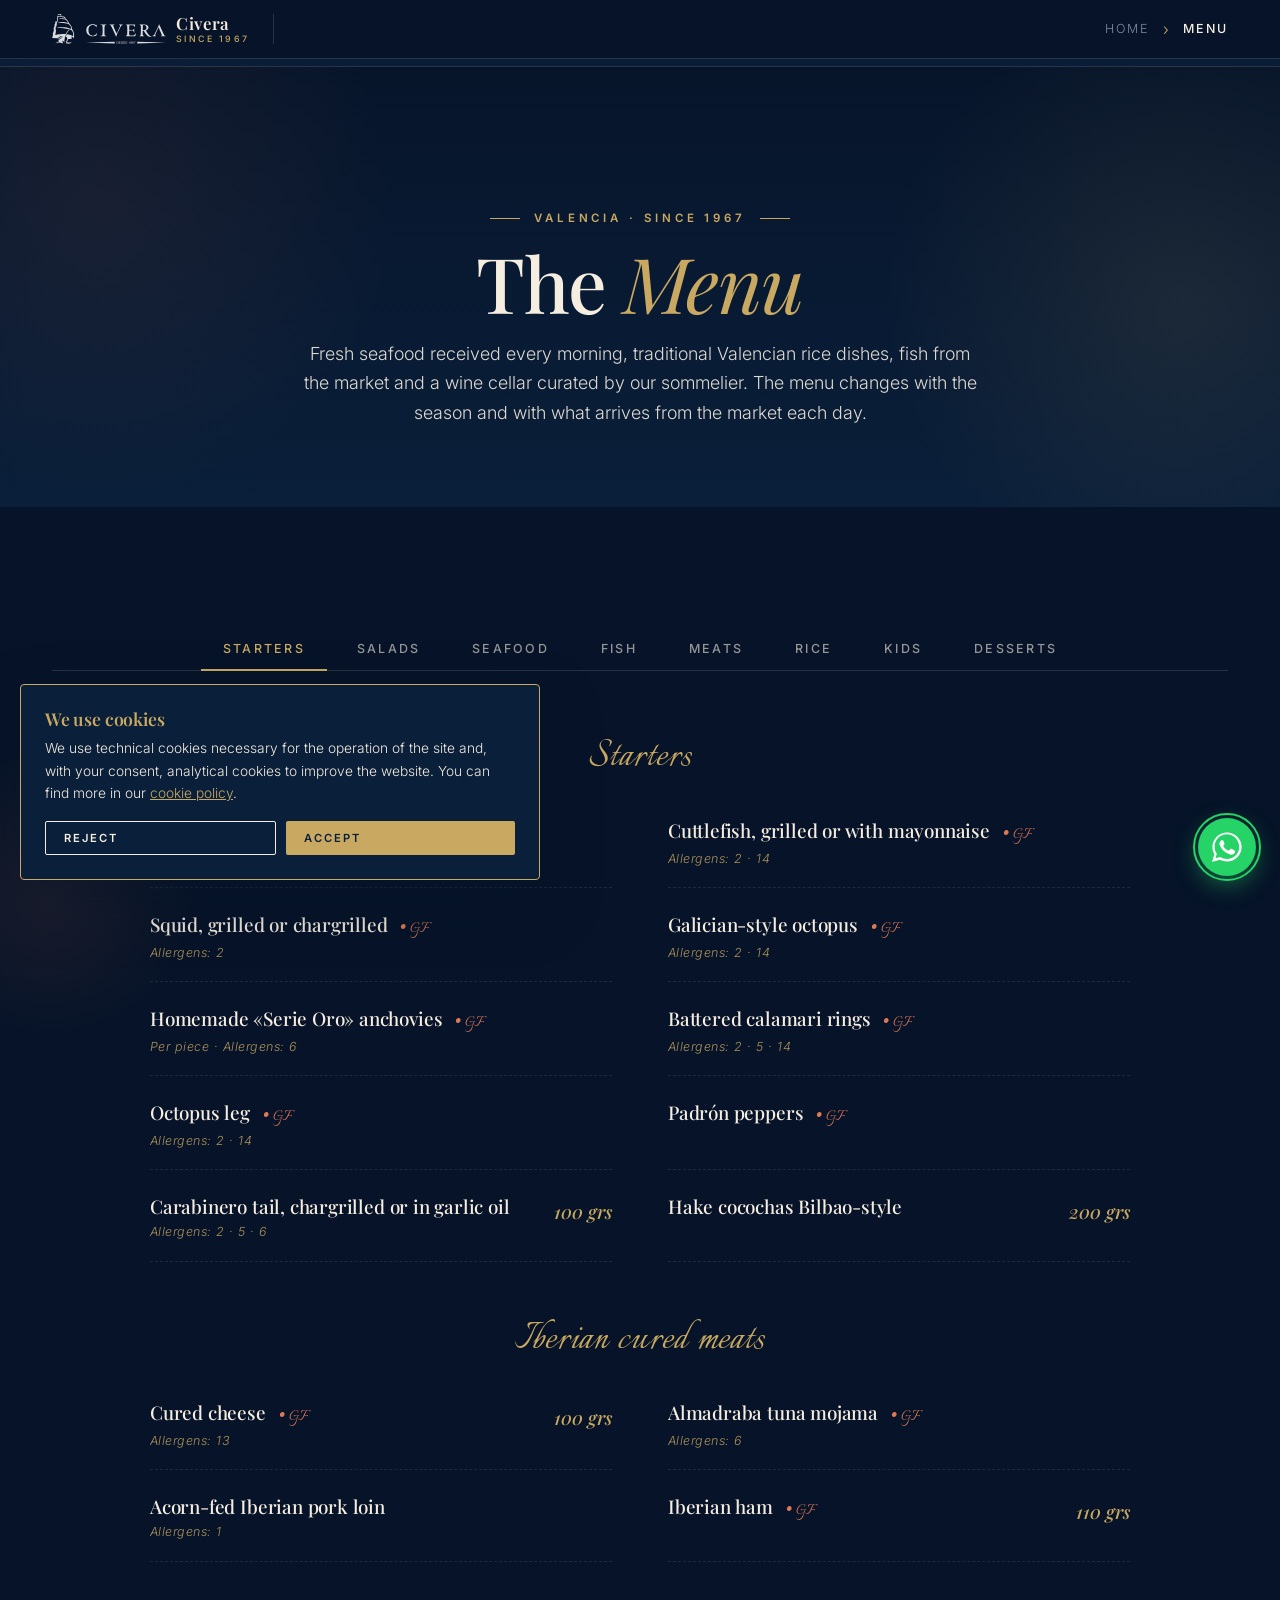
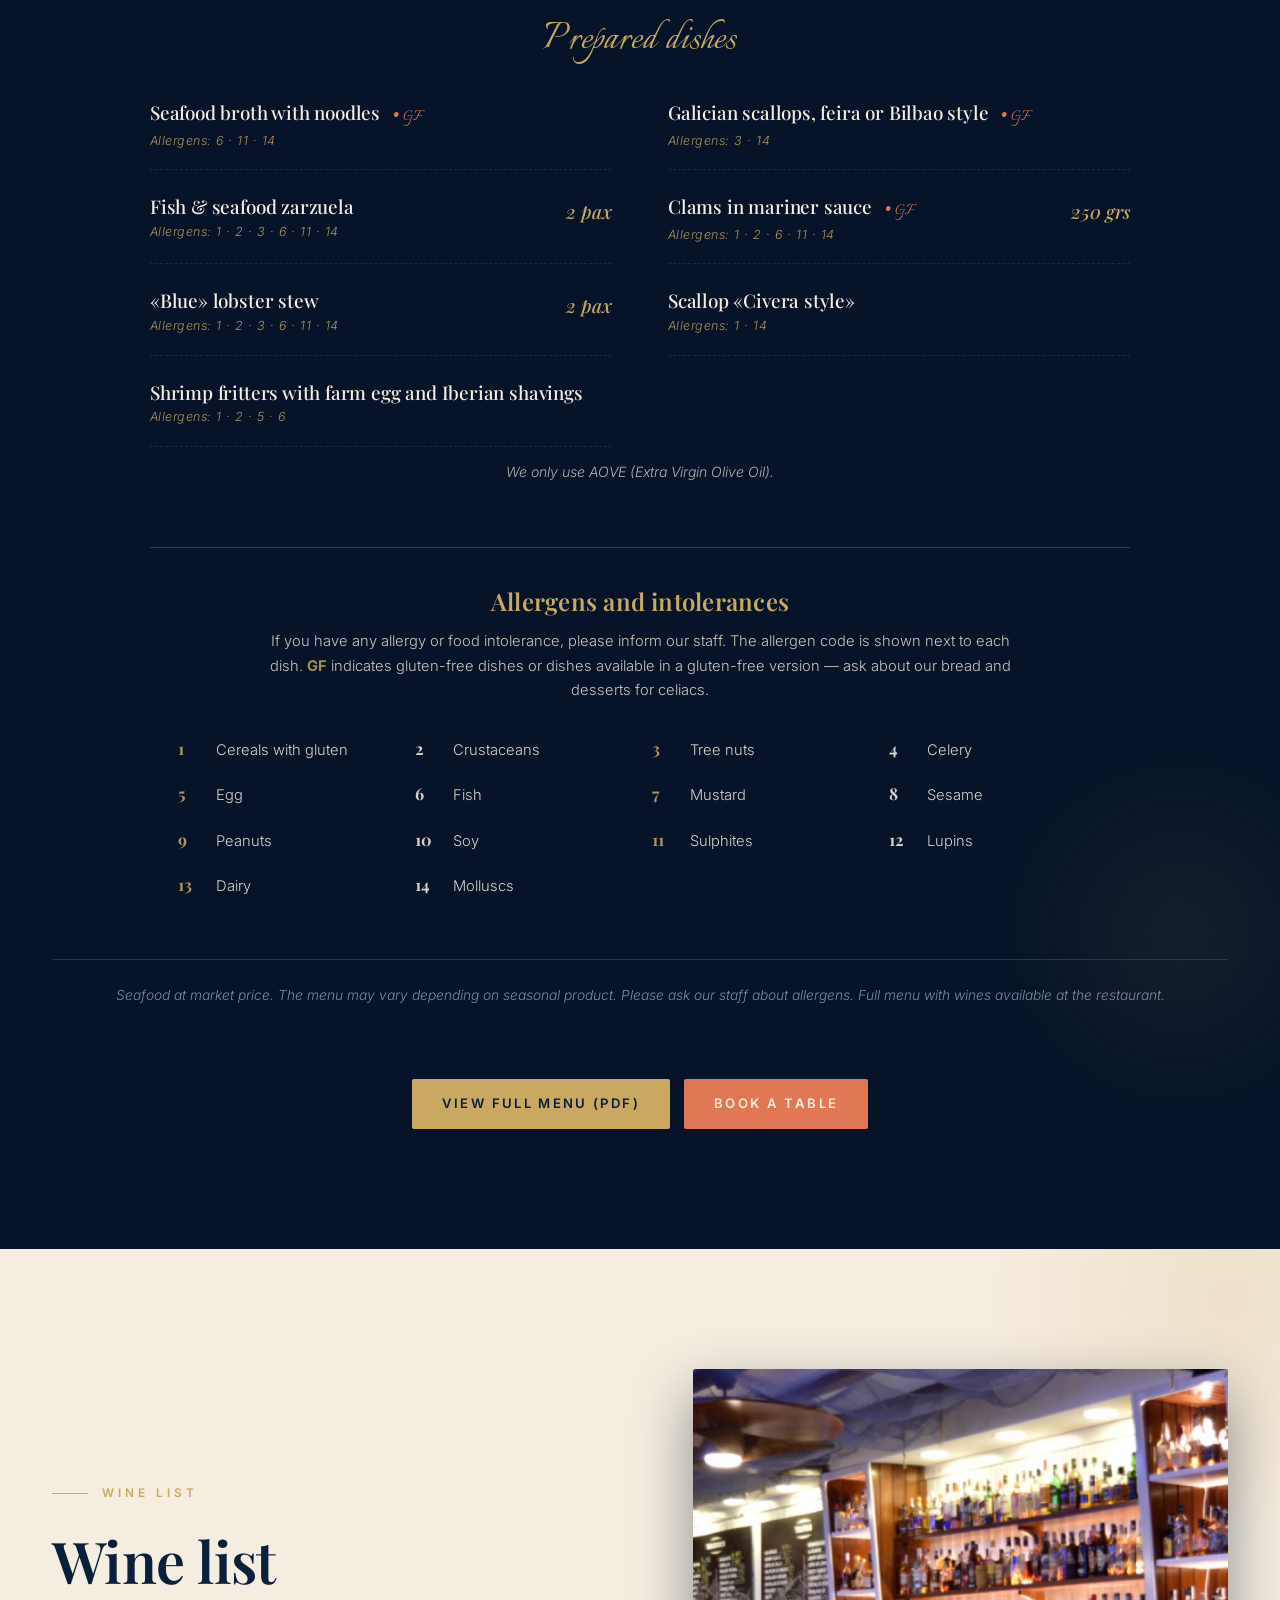
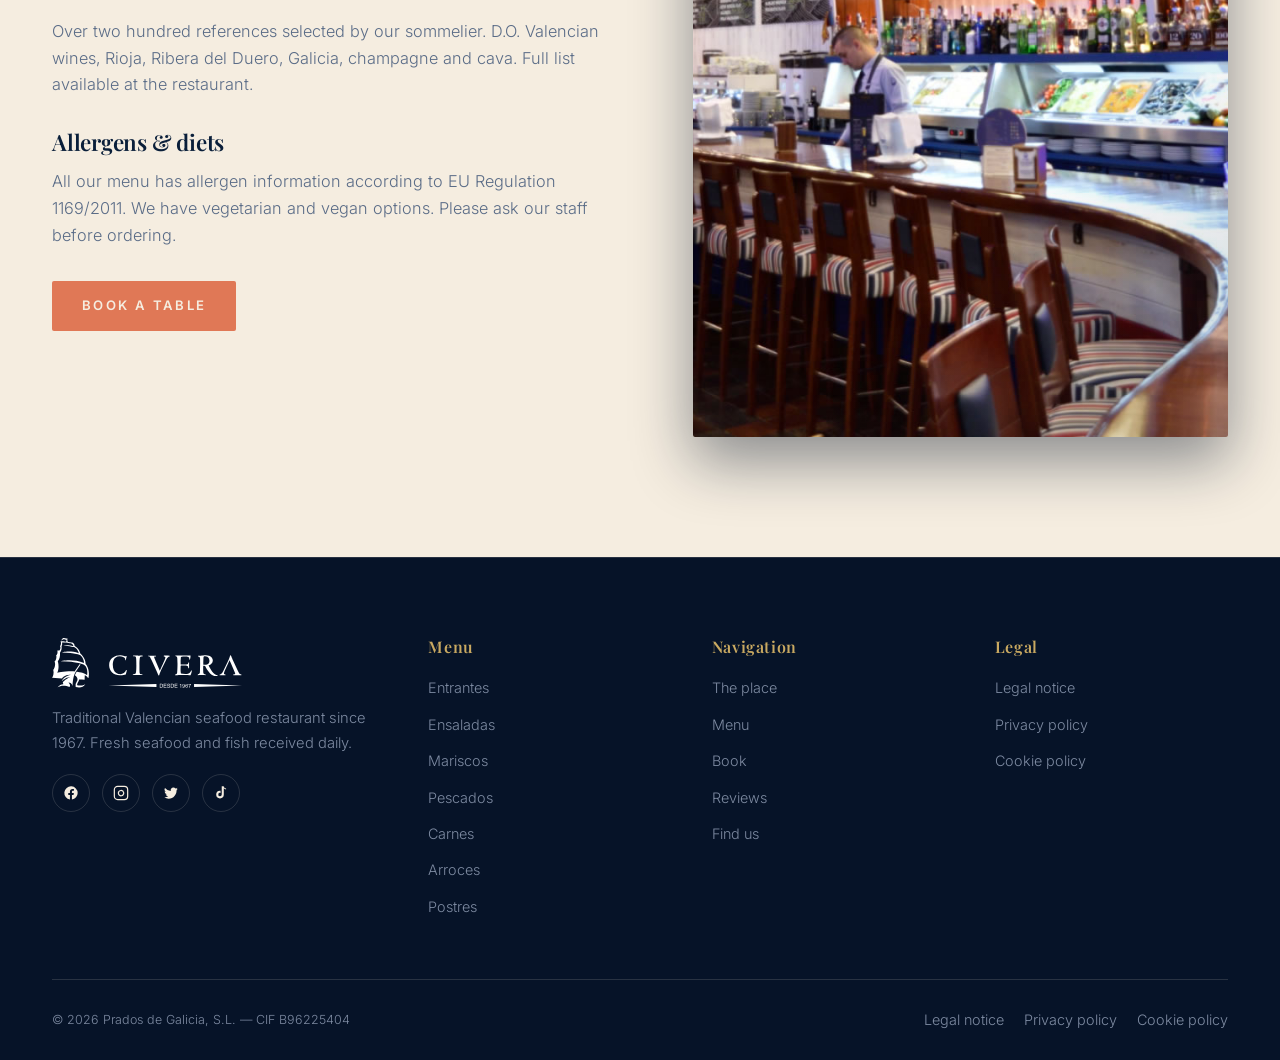
==== carta.html @ a4472430 "Eliminar selector de idioma flotante y reforzar borde del switcher en nav El selector flotante abajo" ====
<!DOCTYPE html>
<html lang="es">
<head>
<meta charset="UTF-8">
<meta name="viewport" content="width=device-width, initial-scale=1.0">
<title>Carta de Marisquería Civera · Mariscos, Pescados y Arroces · Valencia</title>
<meta name="description" content="Carta de Marisquería Civera en Valencia: gambas rojas de Denia, carabineros, lubina a la sal, arroz a banda, paella valenciana y más. Marisco recibido cada día desde 1967.">
<meta name="keywords" content="carta marisquería Valencia, menú marisco Valencia, gamba roja Denia, arroz a banda, paella valenciana, carta Civera, carta restaurante Valencia centro, mariscos Valencia, pescado fresco Valencia">
<meta name="author" content="Marisquería Civera">
<meta name="robots" content="index, follow, max-image-preview:large">
<meta name="theme-color" content="#0a1f3a">
<link rel="canonical" href="https://www.marisqueriascivera.com/carta">

<link rel="alternate" hreflang="es" href="https://www.marisqueriascivera.com/carta">
<link rel="alternate" hreflang="en" href="https://www.marisqueriascivera.com/carta?lang=en">
<link rel="alternate" hreflang="it" href="https://www.marisqueriascivera.com/carta?lang=it">
<link rel="alternate" hreflang="x-default" href="https://www.marisqueriascivera.com/carta">

<meta property="og:type" content="restaurant.menu">
<meta property="og:title" content="Carta de Marisquería Civera · Valencia">
<meta property="og:description" content="Mariscos, pescados, arroces tradicionales y carta de autor en pleno centro de Valencia. Desde 1967.">
<meta property="og:url" content="https://www.marisqueriascivera.com/carta">
<meta property="og:locale" content="es_ES">
<meta property="og:locale:alternate" content="en_US">
<meta property="og:locale:alternate" content="it_IT">
<meta property="og:site_name" content="Marisquería Civera">
<meta property="og:image" content="https://www.marisqueriascivera.com/assets/civera/banner-03.jpg">

<meta name="twitter:card" content="summary_large_image">
<meta name="twitter:title" content="Carta de Marisquería Civera · Valencia">
<meta name="twitter:description" content="Mariscos, pescados, arroces tradicionales y carta de autor en pleno centro de Valencia. Desde 1967.">
<meta name="twitter:image" content="https://www.marisqueriascivera.com/assets/civera/banner-03.jpg">

<link rel="icon" type="image/svg+xml" href="data:image/svg+xml,%3Csvg xmlns='http://www.w3.org/2000/svg' viewBox='0 0 100 100'%3E%3Crect width='100' height='100' fill='%230a1f3a'/%3E%3Ctext x='50' y='66' text-anchor='middle' font-family='Georgia,serif' font-size='52' font-weight='600' fill='%23c9a961' font-style='italic'%3EC%3C/text%3E%3C/svg%3E">

<!-- JSON-LD: Menu schema -->
<script type="application/ld+json">
{
  "@context": "https://schema.org",
  "@type": "Menu",
  "@id": "https://www.marisqueriascivera.com/carta#menu",
  "name": "Carta — Marisquería Civera",
  "inLanguage": "es",
  "url": "https://www.marisqueriascivera.com/carta",
  "provider": {
    "@type": "Restaurant",
    "@id": "https://www.marisqueriascivera.com/#restaurant",
    "name": "Marisquería Civera",
    "telephone": "+34963529764",
    "address": {
      "@type": "PostalAddress",
      "streetAddress": "Calle Mosén Femades, 10",
      "addressLocality": "Valencia",
      "postalCode": "46002",
      "addressCountry": "ES"
    }
  },
  "hasMenuSection": [
    {"@type": "MenuSection", "name": "Entradas", "hasMenuItem": [
      {"@type":"MenuItem","name":"Pan natural de masa madre"},
      {"@type":"MenuItem","name":"Sepia a la plancha o con mayonesa"},
      {"@type":"MenuItem","name":"Calamar a la plancha o brasa"},
      {"@type":"MenuItem","name":"Pulpo a Feira"},
      {"@type":"MenuItem","name":"Anchoas caseras Serie Oro"},
      {"@type":"MenuItem","name":"Calamar a la romana"},
      {"@type":"MenuItem","name":"Pata de pulpo"},
      {"@type":"MenuItem","name":"Pimientos de Padrón"},
      {"@type":"MenuItem","name":"Cola de carabinero a la brasa o ajillo (100 grs)"},
      {"@type":"MenuItem","name":"Cocochas a la bilbaína (200 grs)"}
    ]},
    {"@type": "MenuSection", "name": "Ibéricos", "hasMenuItem": [
      {"@type":"MenuItem","name":"Queso curado (100 grs)"},
      {"@type":"MenuItem","name":"Mojama de almadraba"},
      {"@type":"MenuItem","name":"Caña de lomo de bellota"},
      {"@type":"MenuItem","name":"Jamón ibérico (110 grs)"}
    ]},
    {"@type": "MenuSection", "name": "Ensaladas", "hasMenuItem": [
      {"@type":"MenuItem","name":"Corazón de tomate con ventresca"},
      {"@type":"MenuItem","name":"Tartar de atún"},
      {"@type":"MenuItem","name":"Tartar de lubina"},
      {"@type":"MenuItem","name":"Tartar de vieira"},
      {"@type":"MenuItem","name":"Salpicón de marisco"},
      {"@type":"MenuItem","name":"Ensalada de aguacate con marisco"},
      {"@type":"MenuItem","name":"Ensaladilla Civera con verduras"}
    ]},
    {"@type": "MenuSection", "name": "Elaborados", "hasMenuItem": [
      {"@type":"MenuItem","name":"Caldo marinero con fideos"},
      {"@type":"MenuItem","name":"Zamburiñas a feira o bilbaína"},
      {"@type":"MenuItem","name":"Zarzuela de pescado y marisco (2 pax)"},
      {"@type":"MenuItem","name":"Almejas a la marinera (250 grs)"},
      {"@type":"MenuItem","name":"Caldereta de bogavante azul (2 pax)"},
      {"@type":"MenuItem","name":"Vieira estilo Civera"},
      {"@type":"MenuItem","name":"Tortitas de camarones con corral y virutas de ibéricos"}
    ]},
    {"@type": "MenuSection", "name": "Mariscos", "description": "Mariscos al peso, según mercado", "hasMenuItem": [
      {"@type":"MenuItem","name":"Fuente de marisco a la plancha (2 kg aprox.)"},
      {"@type":"MenuItem","name":"Ostras Flor de Arcade (1/2 doc.)"},
      {"@type":"MenuItem","name":"Ostras Guillardeau (1/2 doc.)"},
      {"@type":"MenuItem","name":"Navajas naturales (1/2 Kg)"},
      {"@type":"MenuItem","name":"Nécoras gallegas (1/2 Kg)"},
      {"@type":"MenuItem","name":"Bogavante gallego azul (1/2 Kg)"},
      {"@type":"MenuItem","name":"Langostinos del Mediterráneo (1/2 Kg)"},
      {"@type":"MenuItem","name":"Cigala de playa, cocida o plancha (1/2 Kg)"},
      {"@type":"MenuItem","name":"Carabineros del Golfo de Cádiz (1/2 Kg)"},
      {"@type":"MenuItem","name":"Gamba rayada, cocida o plancha (1/2 Kg)"},
      {"@type":"MenuItem","name":"Buey de mar cocido (1/2 Kg)"},
      {"@type":"MenuItem","name":"Txaca, cangrejo real (1/2 Kg)"},
      {"@type":"MenuItem","name":"Caneillas de mar (1/2 Kg)"},
      {"@type":"MenuItem","name":"Quisquilla de playa cocida (1/2 Kg)"},
      {"@type":"MenuItem","name":"Almejas de Carril extra (1/2 Kg)"},
      {"@type":"MenuItem","name":"Langosta a su gusto (1/2 Kg)"},
      {"@type":"MenuItem","name":"Percebes gallegos (1/2 Kg)"}
    ]},
    {"@type": "MenuSection", "name": "Pescados", "hasMenuItem": [
      {"@type":"MenuItem","name":"Lubina a la brasa, pieza entera"},
      {"@type":"MenuItem","name":"Merluza de pincho"},
      {"@type":"MenuItem","name":"Lenguado de temporada"},
      {"@type":"MenuItem","name":"Rodaballo entero a la brasa (Kg)"},
      {"@type":"MenuItem","name":"Gallo San Pedro (1/2 Kg)"},
      {"@type":"MenuItem","name":"Rape a la brasa (Kg)"},
      {"@type":"MenuItem","name":"Lubina al estilo Civera"},
      {"@type":"MenuItem","name":"Besugo de la costa"},
      {"@type":"MenuItem","name":"Lomo de bacalao con ajitos de las Pedroñeras"},
      {"@type":"MenuItem","name":"Angula (100 grs)"}
    ]},
    {"@type": "MenuSection", "name": "Carnes maduradas", "hasMenuItem": [
      {"@type":"MenuItem","name":"Entrecotte de buey Frisona (1 Kg)"},
      {"@type":"MenuItem","name":"Entrecotte de buey Frisona a la pimienta o queso (1 Kg)"},
      {"@type":"MenuItem","name":"Chuleta de vaca Lurra (1 Kg)"},
      {"@type":"MenuItem","name":"Solomillo de vaca a la plancha (250 grs)"},
      {"@type":"MenuItem","name":"Solomillo de vaca con queso o pimienta (250 grs)"}
    ]},
    {"@type": "MenuSection", "name": "Arroces", "description": "Por encargo, mínimo 2 personas por paella", "hasMenuItem": [
      {"@type":"MenuItem","name":"Paella de verduras"},
      {"@type":"MenuItem","name":"Arroz senyoret (marisco pelado)"},
      {"@type":"MenuItem","name":"Fideuá de marisco"},
      {"@type":"MenuItem","name":"Arroz meloso o seco de kokotchas de bacalao con ajitos tiernos"},
      {"@type":"MenuItem","name":"Paella valenciana"},
      {"@type":"MenuItem","name":"Arroz negro"},
      {"@type":"MenuItem","name":"Arroz meloso de pato y foie fresco"}
    ]},
    {"@type": "MenuSection", "name": "Para niños", "hasMenuItem": [
      {"@type":"MenuItem","name":"Tallarines con frutos del mar"},
      {"@type":"MenuItem","name":"Tallarines con pollo corral"},
      {"@type":"MenuItem","name":"Daditos de merluza rebozada"},
      {"@type":"MenuItem","name":"Hamburguesa con huevo corral y patatas fritas"}
    ]},
    {"@type": "MenuSection", "name": "Postres y repostería", "hasMenuItem": [
      {"@type":"MenuItem","name":"Flan casero"},
      {"@type":"MenuItem","name":"Fruta del tiempo preparada"},
      {"@type":"MenuItem","name":"Fresas con nata o zumo"},
      {"@type":"MenuItem","name":"Trufa casera"},
      {"@type":"MenuItem","name":"Zumo de naranja natural"},
      {"@type":"MenuItem","name":"Sorbete de mango, maracuyá, limón, mandarina, cava u orujo"},
      {"@type":"MenuItem","name":"Helado de chocolate, turrón, vainilla, leche merengada o café"},
      {"@type":"MenuItem","name":"Tarta tiramisú"},
      {"@type":"MenuItem","name":"Tarta opera (chocolate y café)"},
      {"@type":"MenuItem","name":"Tarta Lotus"},
      {"@type":"MenuItem","name":"Tarta de queso"},
      {"@type":"MenuItem","name":"Torrija de horchata con helado de leche merengada"}
    ]}
  ]
}
</script>

<!-- JSON-LD: Breadcrumbs -->
<script type="application/ld+json">
{
  "@context": "https://schema.org",
  "@type": "BreadcrumbList",
  "itemListElement": [
    {"@type":"ListItem","position":1,"name":"Inicio","item":"https://www.marisqueriascivera.com/"},
    {"@type":"ListItem","position":2,"name":"Carta","item":"https://www.marisqueriascivera.com/carta"}
  ]
}
</script>

<link rel="preconnect" href="https://fonts.googleapis.com">
<link rel="preconnect" href="https://fonts.gstatic.com" crossorigin>
<link href="https://fonts.googleapis.com/css2?family=Playfair+Display:ital,wght@0,400;0,500;0,600;0,700;0,800;1,400;1,500&family=Inter:wght@300;400;500;600;700&family=Italianno&display=swap" rel="stylesheet">
<link rel="stylesheet" href="assets/civera-styles.css">
<style>
.carta-subsection{font-family:'Italianno',cursive;color:var(--gold);font-size:2.8rem;font-weight:400;text-align:center;margin:56px 0 22px;letter-spacing:.02em;line-height:1}
.carta-subsection:first-child{margin-top:0}
.carta-subsection .sub-tag{font-family:'Inter',sans-serif;font-size:.78rem;font-style:italic;letter-spacing:.16em;text-transform:uppercase;margin-left:10px;vertical-align:middle;opacity:.7;color:var(--cream)}
.carta-allergens{display:block;color:var(--gold);font-size:.78rem;font-style:italic;letter-spacing:.04em;margin-top:4px;opacity:.85}
.carta-section-note{color:var(--cream);font-size:.88rem;font-style:italic;text-align:center;margin:14px auto 28px;max-width:720px;line-height:1.55;opacity:.72}
.carta-section-note strong{color:var(--gold);font-style:normal;font-weight:600;opacity:1}
.carta-feature{margin:8px auto 28px;padding:30px 28px;border:1px solid rgba(201,169,97,.45);border-radius:6px;text-align:center;background:rgba(201,169,97,.04);max-width:760px}
.carta-feature h4{font-family:'Playfair Display',serif;color:var(--gold);font-size:1.4rem;margin-bottom:10px;font-weight:600}
.carta-feature p{color:var(--cream);font-size:.96rem;line-height:1.7;margin-bottom:12px;opacity:.9}
.carta-feature .pax{display:inline-block;margin-top:4px;font-family:'Inter',sans-serif;color:var(--gold);font-weight:600;letter-spacing:.08em;font-size:.85rem;text-transform:uppercase}
.carta-feature small{display:block;margin-top:14px;color:var(--cream);font-style:italic;font-size:.8rem;opacity:.6}
.carta-allergen-legend{margin:64px auto 0;padding:40px 28px 8px;border-top:1px solid rgba(201,169,97,.28);max-width:980px}
.carta-allergen-legend h3{font-family:'Playfair Display',serif;color:var(--gold);font-size:1.5rem;text-align:center;margin-bottom:14px;font-weight:600;letter-spacing:.01em}
.carta-allergen-legend .legend-intro{text-align:center;color:var(--cream);font-size:.92rem;margin:0 auto 28px;max-width:760px;line-height:1.65;opacity:.82}
.carta-allergen-legend .legend-intro strong{color:var(--gold);opacity:1}
.carta-allergen-legend ul{list-style:none;padding:0;margin:0;display:grid;grid-template-columns:repeat(auto-fit,minmax(180px,1fr));gap:8px 24px;font-size:.92rem;color:var(--cream)}
.carta-allergen-legend ul li{padding:5px 0;opacity:.88}
.carta-allergen-legend ul li b{color:var(--gold);font-weight:700;margin-right:12px;display:inline-block;min-width:22px;font-family:'Playfair Display',serif;font-size:1.02rem}
.carta-allergen-legend ul li:nth-child(even) b{color:var(--cream)}
</style>
</head>
<body>

<!-- NAV -->
<nav id="mainNav" class="solid">
  <div class="container">
    <a href="index.html" class="logo">
      <img src="assets/civera/logo_civera.svg" alt="Marisquería Civera">
      <span class="logo-text">Civera<small data-i18n="nav.tagline">Desde 1967</small></span>
    </a>
    <ul class="nav-links" id="navLinks">
      <li><a href="index.html#local" data-i18n="nav.local">El local</a></li>
      <li><a href="carta.html" class="active" data-i18n="nav.carta">Carta</a></li>
      <li><a href="reservar.html" data-i18n="nav.reservas">Reservar</a></li>
      <li><a href="index.html#reviews" data-i18n="nav.reviews">Reseñas</a></li>
      <li><a href="donde-estamos.html" data-i18n="nav.contact">Dónde estamos</a></li>
      <li><a href="reservar.html" class="nav-cta" data-i18n="nav.cta">Reservar</a></li>
    </ul>
    <div class="nav-right">
      <div class="lang-toggle" role="group" aria-label="Idioma">
        <button data-lang="es" class="active" aria-label="Español">ES</button>
        <button data-lang="en" aria-label="English">EN</button>
        <button data-lang="it" aria-label="Italiano">IT</button>
      </div>
      <button class="burger" id="burger" aria-label="Menú">
        <svg width="26" height="26" viewBox="0 0 24 24" fill="none" stroke="currentColor" stroke-width="2"><line x1="4" y1="7" x2="20" y2="7"/><line x1="4" y1="12" x2="20" y2="12"/><line x1="4" y1="17" x2="20" y2="17"/></svg>
      </button>
    </div>
  </div>
</nav>

<!-- HERO COMPACTO -->
<header class="hero-compact">
  <div class="container">
    <span class="hero-stamp" data-i18n="hero.stamp">VALENCIA · DESDE 1967</span>
    <h1 data-i18n="carta.hero.h1">La <em>Carta</em></h1>
    <p class="lead" data-i18n="cartaPage.intro">Marisco fresco recibido cada mañana, arroces tradicionales valencianos, pescados de lonja y una bodega cuidada por nuestro sumiller. La carta cambia con la temporada y con lo que llega del mercado del día.</p>
  </div>
</header>

<!-- BREADCRUMB -->
<nav class="breadcrumb" aria-label="Breadcrumb">
  <div class="container">
    <a href="index.html" class="breadcrumb-logo">
      <img src="assets/civera/logo_civera.svg" alt="Marisquería Civera">
      <span>Civera<small data-i18n="nav.tagline">Desde 1967</small></span>
    </a>
    <ol>
      <li><a href="index.html" data-i18n="crumb.home">Inicio</a></li>
      <li><span aria-current="page" data-i18n="crumb.carta">Carta</span></li>
    </ol>
  </div>
</nav>

<!-- CARTA -->
<section class="carta">
  <div class="container">
    <div class="carta-tabs reveal" role="tablist">
      <button class="carta-tab active" data-tab="entrantes" role="tab" data-i18n="carta.tab.entrantes">Entrantes</button>
      <button class="carta-tab" data-tab="ensaladas" role="tab" data-i18n="carta.tab.ensaladas">Ensaladas</button>
      <button class="carta-tab" data-tab="mariscos" role="tab" data-i18n="carta.tab.mariscos">Mariscos</button>
      <button class="carta-tab" data-tab="pescados" role="tab" data-i18n="carta.tab.pescados">Pescados</button>
      <button class="carta-tab" data-tab="carnes" role="tab" data-i18n="carta.tab.carnes">Carnes</button>
      <button class="carta-tab" data-tab="arroces" role="tab" data-i18n="carta.tab.arroces">Arroces</button>
      <button class="carta-tab" data-tab="ninos" role="tab" data-i18n="carta.tab.ninos">Niños</button>
      <button class="carta-tab" data-tab="postres" role="tab" data-i18n="carta.tab.postres">Postres</button>
    </div>

    <!-- ENTRANTES (Entradas · Ibéricos · Elaborados) -->
    <div class="carta-panel active" data-panel="entrantes">
      <h3 class="carta-subsection" data-i18n="carta.sub.entradas">Entradas</h3>
      <div class="carta-grid reveal-stagger">
        <div class="carta-item"><div><h4 data-i18n="carta.dish.pan">Pan natural de masa madre</h4></div></div>
        <div class="carta-item"><div><h4><span data-i18n="carta.dish.sepia">Sepia a la plancha o con mayonesa</span> <span class="signature" data-i18n="carta.tag.sg">· SG</span></h4><span class="carta-allergens" data-allergens="2,14"></span></div></div>
        <div class="carta-item"><div><h4><span data-i18n="carta.dish.calamarPlancha">Calamar a la plancha o brasa</span> <span class="signature" data-i18n="carta.tag.sg">· SG</span></h4><span class="carta-allergens" data-allergens="2"></span></div></div>
        <div class="carta-item"><div><h4><span data-i18n="carta.dish.pulpoFeira">Pulpo a Feira</span> <span class="signature" data-i18n="carta.tag.sg">· SG</span></h4><span class="carta-allergens" data-allergens="2,14"></span></div></div>
        <div class="carta-item"><div><h4><span data-i18n="carta.dish.anchoasOro">Anchoas «Caseras» Serie Oro</span> <span class="signature" data-i18n="carta.tag.sg">· SG</span></h4><span class="carta-allergens" data-unit data-allergens="6"></span></div></div>
        <div class="carta-item"><div><h4><span data-i18n="carta.dish.calamarRomana">Calamar a la romana</span> <span class="signature" data-i18n="carta.tag.sg">· SG</span></h4><span class="carta-allergens" data-allergens="2,5,14"></span></div></div>
        <div class="carta-item"><div><h4><span data-i18n="carta.dish.pataPulpo">Pata de pulpo</span> <span class="signature" data-i18n="carta.tag.sg">· SG</span></h4><span class="carta-allergens" data-allergens="2,14"></span></div></div>
        <div class="carta-item"><div><h4><span data-i18n="carta.dish.padron">Pimientos de Padrón</span> <span class="signature" data-i18n="carta.tag.sg">· SG</span></h4></div></div>
        <div class="carta-item"><div><h4 data-i18n="carta.dish.colaCarabinero">Cola de carabinero «brasa o ajillo»</h4><span class="carta-allergens" data-allergens="2,5,6"></span></div><span class="carta-price">100 grs</span></div>
        <div class="carta-item"><div><h4 data-i18n="carta.dish.cocochas">Cocochas a la bilbaína</h4></div><span class="carta-price">200 grs</span></div>
      </div>

      <h3 class="carta-subsection" data-i18n="carta.sub.ibericos">Ibéricos</h3>
      <div class="carta-grid reveal-stagger">
        <div class="carta-item"><div><h4><span data-i18n="carta.dish.queso">Queso curado</span> <span class="signature" data-i18n="carta.tag.sg">· SG</span></h4><span class="carta-allergens" data-allergens="13"></span></div><span class="carta-price">100 grs</span></div>
        <div class="carta-item"><div><h4><span data-i18n="carta.dish.mojama">Mojama de almadraba</span> <span class="signature" data-i18n="carta.tag.sg">· SG</span></h4><span class="carta-allergens" data-allergens="6"></span></div></div>
        <div class="carta-item"><div><h4 data-i18n="carta.dish.lomoBellota">Caña de lomo de bellota</h4><span class="carta-allergens" data-allergens="1"></span></div></div>
        <div class="carta-item"><div><h4><span data-i18n="carta.dish.jamon">Jamón ibérico</span> <span class="signature" data-i18n="carta.tag.sg">· SG</span></h4></div><span class="carta-price">110 grs</span></div>
      </div>

      <h3 class="carta-subsection" data-i18n="carta.sub.elaborados">Elaborados</h3>
      <div class="carta-grid reveal-stagger">
        <div class="carta-item"><div><h4><span data-i18n="carta.dish.caldoFideos">Caldo marinero con fideos</span> <span class="signature" data-i18n="carta.tag.sg">· SG</span></h4><span class="carta-allergens" data-allergens="6,11,14"></span></div></div>
        <div class="carta-item"><div><h4><span data-i18n="carta.dish.zamburinas">Zamburiñas a feira o bilbaína</span> <span class="signature" data-i18n="carta.tag.sg">· SG</span></h4><span class="carta-allergens" data-allergens="3,14"></span></div></div>
        <div class="carta-item"><div><h4 data-i18n="carta.dish.zarzuela">Zarzuela de pescado y marisco</h4><span class="carta-allergens" data-allergens="1,2,3,6,11,14"></span></div><span class="carta-price">2 pax</span></div>
        <div class="carta-item"><div><h4><span data-i18n="carta.dish.almejasMarinera">Almejas a la marinera</span> <span class="signature" data-i18n="carta.tag.sg">· SG</span></h4><span class="carta-allergens" data-allergens="1,2,6,11,14"></span></div><span class="carta-price">250 grs</span></div>
        <div class="carta-item"><div><h4 data-i18n="carta.dish.caldereta">Caldereta de bogavante «Azul»</h4><span class="carta-allergens" data-allergens="1,2,3,6,11,14"></span></div><span class="carta-price">2 pax</span></div>
        <div class="carta-item"><div><h4 data-i18n="carta.dish.vieiraCivera">Vieira «Estilo Civera»</h4><span class="carta-allergens" data-allergens="1,14"></span></div></div>
        <div class="carta-item"><div><h4 data-i18n="carta.dish.tortitasCamarones">Tortitas de camarones con corral y virutas de ibéricos</h4><span class="carta-allergens" data-allergens="1,2,5,6"></span></div></div>
      </div>
      <p class="carta-section-note" data-i18n="carta.note.aove">Solo usamos AOVE (Aceite de Oliva Virgen Extra).</p>
    </div>

    <!-- ENSALADAS -->
    <div class="carta-panel" data-panel="ensaladas">
      <div class="carta-grid reveal-stagger">
        <div class="carta-item"><div><h4 data-i18n="carta.dish.tomateVentresca">Corazón de tomate con ventresca</h4><span class="carta-allergens" data-allergens="6"></span></div></div>
        <div class="carta-item"><div><h4 data-i18n="carta.dish.tartarAtun">Tartar de atún</h4><span class="carta-allergens" data-allergens="6,7,8,10"></span></div></div>
        <div class="carta-item"><div><h4 data-i18n="carta.dish.tartarLubina">Tartar de lubina</h4><span class="carta-allergens" data-allergens="6,7,8,10"></span></div></div>
        <div class="carta-item"><div><h4 data-i18n="carta.dish.tartarVieira">Tartar de vieira</h4><span class="carta-allergens" data-allergens="6,7,8,10"></span></div></div>
        <div class="carta-item"><div><h4 data-i18n="carta.dish.salpicon">Salpicón de marisco</h4><span class="carta-allergens" data-allergens="2,5,6,14"></span></div></div>
        <div class="carta-item"><div><h4 data-i18n="carta.dish.aguacateMarisco">Ensalada de aguacate con marisco</h4><span class="carta-allergens" data-allergens="6,14"></span></div></div>
        <div class="carta-item"><div><h4 data-i18n="carta.dish.ensaladillaCivera">Ensaladilla «Civera» con verduras</h4><span class="carta-allergens" data-allergens="2,5,13,14"></span></div></div>
      </div>
    </div>

    <!-- MARISCOS (Para compartir · Los Mariscos) -->
    <div class="carta-panel" data-panel="mariscos">
      <h3 class="carta-subsection" data-i18n="carta.sub.compartir">Recomendaciones para compartir</h3>
      <div class="carta-feature">
        <h4 data-i18n="carta.feature.title">Fuente de marisco a la plancha</h4>
        <p data-i18n="carta.feature.items">Cigala de playa · Bogavante · Langostino de Vinaroz · Gamba blanca · Navajas · Carabineros · Zamburiñas</p>
        <span class="pax" data-i18n="carta.feature.pax">2 kg aprox.</span>
        <small data-i18n="carta.feature.note">Civera se reserva el derecho de modificar las fuentes si así lo exigiese el mercado.</small>
      </div>

      <h3 class="carta-subsection"><span data-i18n="carta.sub.mariscos">Los Mariscos</span> <span class="sub-tag" data-i18n="carta.subtag.peso">SG · al peso</span></h3>
      <p class="carta-section-note" data-i18n="carta.note.peso">Los mariscos son al peso, según mercado. Se recomienda 200–250 grs por comensal. Algunos productos son de temporada.</p>
      <div class="carta-grid reveal-stagger">
        <div class="carta-item"><div><h4><span data-i18n="carta.dish.ostrasArcade">Ostras Flor de Arcade</span> <span class="signature" data-i18n="carta.tag.temporada">· temporada</span></h4></div><span class="carta-price">1/2 doc.</span></div>
        <div class="carta-item"><div><h4 data-i18n="carta.dish.ostrasGuillardeau">Ostras Guillardeau</h4></div><span class="carta-price">1/2 doc.</span></div>
        <div class="carta-item"><div><h4 data-i18n="carta.dish.navajas">Navajas naturales</h4></div><span class="carta-price">1/2 Kg</span></div>
        <div class="carta-item"><div><h4 data-i18n="carta.dish.necoras">Nécoras gallegas</h4></div><span class="carta-price">1/2 Kg</span></div>
        <div class="carta-item"><div><h4 data-i18n="carta.dish.bogavanteGallego">Bogavante gallego «Azul»</h4></div><span class="carta-price">1/2 Kg</span></div>
        <div class="carta-item"><div><h4 data-i18n="carta.dish.langostinosMed">Langostinos del Mediterráneo</h4></div><span class="carta-price">1/2 Kg</span></div>
        <div class="carta-item"><div><h4 data-i18n="carta.dish.cigalaPlaya">Cigala de playa «cocida o plancha»</h4></div><span class="carta-price">1/2 Kg</span></div>
        <div class="carta-item"><div><h4 data-i18n="carta.dish.carabinerosCadiz">Carabineros del Golfo de Cádiz</h4></div><span class="carta-price">1/2 Kg</span></div>
        <div class="carta-item"><div><h4 data-i18n="carta.dish.gambaRayada">Gamba rayada «cocida o plancha»</h4></div><span class="carta-price">1/2 Kg</span></div>
        <div class="carta-item"><div><h4 data-i18n="carta.dish.bueyMar">Buey de mar «cocido»</h4></div><span class="carta-price">1/2 Kg</span></div>
        <div class="carta-item"><div><h4><span data-i18n="carta.dish.txaca">Txaca (cangrejo real)</span> <span class="signature" data-i18n="carta.tag.temporada">· temporada</span></h4></div><span class="carta-price">1/2 Kg</span></div>
        <div class="carta-item"><div><h4 data-i18n="carta.dish.caneillas">Caneillas de mar</h4></div><span class="carta-price">1/2 Kg</span></div>
        <div class="carta-item"><div><h4 data-i18n="carta.dish.quisquilla">Quisquilla de playa «cocida»</h4></div><span class="carta-price">1/2 Kg</span></div>
        <div class="carta-item"><div><h4><span data-i18n="carta.dish.almejasCarril">Almejas de Carril EXTRA</span> <span class="signature" data-i18n="carta.tag.temporada">· temporada</span></h4></div><span class="carta-price">1/2 Kg</span></div>
        <div class="carta-item"><div><h4 data-i18n="carta.dish.langosta">Langosta a su gusto</h4></div><span class="carta-price">1/2 Kg</span></div>
        <div class="carta-item"><div><h4><span data-i18n="carta.dish.percebes">Percebes gallegos</span> <span class="signature" data-i18n="carta.tag.temporada">· temporada</span></h4></div><span class="carta-price">1/2 Kg</span></div>
      </div>
    </div>

    <!-- PESCADOS -->
    <div class="carta-panel" data-panel="pescados">
      <div class="carta-grid reveal-stagger">
        <div class="carta-item"><div><h4 data-i18n="carta.dish.lubinaBrasa">Lubina a la brasa</h4><span class="carta-allergens" data-allergens="6"></span></div><span class="carta-price" data-i18n="carta.tag.pieza">Pieza entera</span></div>
        <div class="carta-item"><div><h4 data-i18n="carta.dish.merluzaPincho">Merluza de pincho</h4><span class="carta-allergens" data-allergens="6"></span></div></div>
        <div class="carta-item"><div><h4><span data-i18n="carta.dish.lenguado">Lenguado</span> <span class="signature" data-i18n="carta.tag.temporada">· temporada</span></h4><span class="carta-allergens" data-allergens="6"></span></div></div>
        <div class="carta-item"><div><h4 data-i18n="carta.dish.rodaballo">Rodaballo entero a la brasa</h4><span class="carta-allergens" data-allergens="6"></span></div><span class="carta-price">Kg</span></div>
        <div class="carta-item"><div><h4 data-i18n="carta.dish.galloSP">Gallo San Pedro</h4><span class="carta-allergens" data-allergens="6"></span></div><span class="carta-price" data-i18n="carta.tag.aprox500">1/2 Kg (≈500 grs)</span></div>
        <div class="carta-item"><div><h4 data-i18n="carta.dish.rape">Rape a la brasa</h4><span class="carta-allergens" data-allergens="6"></span></div><span class="carta-price">Kg</span></div>
        <div class="carta-item"><div><h4 data-i18n="carta.dish.lubinaEstilo">Lubina «al estilo»</h4><span class="carta-allergens" data-allergens="6"></span></div></div>
        <div class="carta-item"><div><h4 data-i18n="carta.dish.besugo">Besugo de la costa</h4><span class="carta-allergens" data-allergens="6"></span></div></div>
        <div class="carta-item"><div><h4 data-i18n="carta.dish.bacalaoPedroneras">Lomo de bacalao con ajitos de las Pedroñeras</h4><span class="carta-allergens" data-allergens="6"></span></div></div>
        <div class="carta-item"><div><h4 data-i18n="carta.dish.angula">Angula</h4><span class="carta-allergens" data-allergens="6"></span></div><span class="carta-price">100 grs</span></div>
      </div>
    </div>

    <!-- CARNES MADURADAS -->
    <div class="carta-panel" data-panel="carnes">
      <p class="carta-section-note" data-i18n="carta.note.maduradas">Carnes maduradas.</p>
      <div class="carta-grid reveal-stagger">
        <div class="carta-item"><div><h4><span data-i18n="carta.dish.entrecot">Entrecotte de buey «Frisona»</span> <span class="signature" data-i18n="carta.tag.sg">· SG</span></h4></div><span class="carta-price">1 Kg</span></div>
        <div class="carta-item"><div><h4 data-i18n="carta.dish.entrecotPimienta">Entrecotte de buey «Frisona» a la pimienta o queso</h4><span class="carta-allergens" data-allergens="1,3,13"></span></div><span class="carta-price">1 Kg</span></div>
        <div class="carta-item"><div><h4><span data-i18n="carta.dish.chuletaLurra">Chuleta de vaca «Lurra»</span> <span class="signature" data-i18n="carta.tag.sg">· SG</span></h4></div><span class="carta-price">1 Kg</span></div>
        <div class="carta-item"><div><h4 data-i18n="carta.dish.solomilloPlancha">Solomillo de vaca a la plancha</h4></div><span class="carta-price">250 grs</span></div>
        <div class="carta-item"><div><h4 data-i18n="carta.dish.solomilloQueso">Solomillo de vaca con queso o pimienta y patatas fritas</h4><span class="carta-allergens" data-allergens="1,3,13"></span></div><span class="carta-price">250 grs</span></div>
      </div>
    </div>

    <!-- ARROCES -->
    <div class="carta-panel" data-panel="arroces">
      <p class="carta-section-note" data-i18n="carta.note.arroces"><strong>Todos nuestros arroces son por encargo.</strong> Mínimo 2 personas por paella; para 2 tipos de paella, mínimo 6 pax. También arroces melosos en paella (SG). Tiempo de elaboración mínimo 1 hora.</p>
      <div class="carta-grid reveal-stagger">
        <div class="carta-item"><div><h4 data-i18n="carta.dish.paellaVerduras">Paella de verduras</h4></div></div>
        <div class="carta-item"><div><h4 data-i18n="carta.dish.senyoret">Arroz senyoret (marisco pelado)</h4><span class="carta-allergens" data-allergens="2,6,14"></span></div></div>
        <div class="carta-item"><div><h4 data-i18n="carta.dish.fideua">Fideuá de marisco</h4><span class="carta-allergens" data-allergens="1,2,6,14"></span></div></div>
        <div class="carta-item"><div><h4 data-i18n="carta.dish.arrozKokotchas">Arroz meloso o seco de kokotchas de bacalao con ajitos tiernos</h4><span class="carta-allergens" data-allergens="2,6,14"></span></div></div>
        <div class="carta-item"><div><h4><span data-i18n="carta.dish.paellaValenciana">Paella valenciana</span> <span class="signature" data-i18n="carta.tag.encargo">· por encargo</span></h4></div></div>
        <div class="carta-item"><div><h4 data-i18n="carta.dish.arrozNegro">Arroz negro</h4><span class="carta-allergens" data-allergens="2,6,14"></span></div></div>
        <div class="carta-item"><div><h4 data-i18n="carta.dish.arrozPatoFoie">Arroz meloso de pato y foie fresco</h4><span class="carta-allergens" data-allergens="2,6,14"></span></div></div>
      </div>
    </div>

    <!-- PARA NIÑOS -->
    <div class="carta-panel" data-panel="ninos">
      <div class="carta-grid reveal-stagger">
        <div class="carta-item"><div><h4 data-i18n="carta.dish.tallarinesMar">Tallarines con frutos del mar</h4><span class="carta-allergens" data-allergens="1,2,6,14"></span></div></div>
        <div class="carta-item"><div><h4 data-i18n="carta.dish.tallarinesPollo">Tallarines con pollo corral</h4><span class="carta-allergens" data-allergens="1"></span></div></div>
        <div class="carta-item"><div><h4 data-i18n="carta.dish.daditos">Daditos de merluza rebozada</h4><span class="carta-allergens" data-allergens="1"></span></div></div>
        <div class="carta-item"><div><h4 data-i18n="carta.dish.hamburguesa">Hamburguesa con huevo corral y patatas fritas</h4><span class="carta-allergens" data-allergens="1"></span></div></div>
      </div>
    </div>

    <!-- POSTRES (Postres · Sorbetes · Helados · Repostería) -->
    <div class="carta-panel" data-panel="postres">
      <h3 class="carta-subsection" data-i18n="carta.sub.postres">Los Postres</h3>
      <div class="carta-grid reveal-stagger">
        <div class="carta-item"><div><h4 data-i18n="carta.dish.flan">Flan casero</h4><span class="carta-allergens" data-allergens="13"></span></div></div>
        <div class="carta-item"><div><h4 data-i18n="carta.dish.fruta">Fruta del tiempo preparada</h4></div></div>
        <div class="carta-item"><div><h4><span data-i18n="carta.dish.fresas">Fresas con nata o zumo</span> <span class="signature" data-i18n="carta.tag.temporada">· temporada</span></h4></div></div>
        <div class="carta-item"><div><h4 data-i18n="carta.dish.trufa">Trufa casera</h4><span class="carta-allergens" data-allergens="3,5,9,13"></span></div></div>
        <div class="carta-item"><div><h4 data-i18n="carta.dish.zumoNaranja">Zumo de naranja natural</h4></div></div>
      </div>

      <h3 class="carta-subsection"><span data-i18n="carta.sub.sorbetes">Los Sorbetes</span> <span class="sub-tag" data-i18n="carta.subtag.sg">SG</span></h3>
      <div class="carta-grid reveal-stagger">
        <div class="carta-item"><div><h4 data-i18n="carta.dish.sorbMango">Mango</h4></div></div>
        <div class="carta-item"><div><h4 data-i18n="carta.dish.sorbMaracuya">Maracuyá</h4></div></div>
        <div class="carta-item"><div><h4 data-i18n="carta.dish.sorbLimon">Limón de la huerta</h4></div></div>
        <div class="carta-item"><div><h4 data-i18n="carta.dish.sorbMandarina">Mandarina del terreno</h4></div></div>
        <div class="carta-item"><div><h4 data-i18n="carta.dish.sorbCava">Sorbete al cava</h4></div></div>
        <div class="carta-item"><div><h4 data-i18n="carta.dish.sorbOrujo">Sorbete al orujo o vodka</h4></div></div>
      </div>

      <h3 class="carta-subsection" data-i18n="carta.sub.helados">Los Helados</h3>
      <div class="carta-grid reveal-stagger">
        <div class="carta-item"><div><h4 data-i18n="carta.dish.heladoChocolate">Chocolate al 70%</h4><span class="carta-allergens" data-allergens="3,5,9,13"></span></div></div>
        <div class="carta-item"><div><h4 data-i18n="carta.dish.heladoTurron">Turrón de Alicante</h4><span class="carta-allergens" data-allergens="3,5,9,13"></span></div></div>
        <div class="carta-item"><div><h4 data-i18n="carta.dish.heladoVainilla">Vainilla de Madagascar</h4><span class="carta-allergens" data-allergens="3,5,9,13"></span></div></div>
        <div class="carta-item"><div><h4 data-i18n="carta.dish.heladoMerengada">Leche merengada</h4><span class="carta-allergens" data-allergens="3,5,9,13"></span></div></div>
        <div class="carta-item"><div><h4 data-i18n="carta.dish.heladoCafe">Café Kilimanjaro</h4><span class="carta-allergens" data-allergens="3,5,9,13"></span></div></div>
      </div>

      <h3 class="carta-subsection"><span data-i18n="carta.sub.reposteria">Repostería Casera</span> <span class="sub-tag" data-i18n="carta.subtag.alergenos">3 · 5 · 9 · 13</span></h3>
      <div class="carta-grid reveal-stagger">
        <div class="carta-item"><div><h4 data-i18n="carta.dish.tartaTiramisu">Tarta tiramisú</h4></div></div>
        <div class="carta-item"><div><h4 data-i18n="carta.dish.tartaOpera">Tarta opera (chocolate y café)</h4></div></div>
        <div class="carta-item"><div><h4 data-i18n="carta.dish.tartaLotus">Tarta Lotus</h4></div></div>
        <div class="carta-item"><div><h4 data-i18n="carta.dish.tartaQueso">Tarta de queso</h4></div></div>
        <div class="carta-item"><div><h4 data-i18n="carta.dish.torrijaHorchata">Torrija de horchata con bola de helado de leche merengada</h4></div></div>
      </div>
      <p class="carta-section-note" data-i18n="carta.note.tartas">Pregunte por las tartas del día — consulte otros sabores con nuestro equipo de sala.</p>
    </div>

    <!-- LEYENDA DE ALÉRGENOS -->
    <div class="carta-allergen-legend reveal">
      <h3 data-i18n="carta.legend.title">Alérgenos e intolerancias</h3>
      <p class="legend-intro" data-i18n="carta.legend.intro">Si tiene algún tipo de problema alérgico o de intolerancia alimentaria, informe a nuestro personal encargado. Junto a cada plato aparece el identificativo del alérgeno que contiene. <strong>SG</strong> indica platos sin gluten o disponibles en versión sin gluten — pregunte por nuestro pan y postres para celíacos.</p>
      <ul>
        <li><b>1</b> <span data-i18n="carta.legend.1">Cereales con gluten</span></li>
        <li><b>2</b> <span data-i18n="carta.legend.2">Crustáceos / Marisco</span></li>
        <li><b>3</b> <span data-i18n="carta.legend.3">Frutos secos</span></li>
        <li><b>4</b> <span data-i18n="carta.legend.4">Apio</span></li>
        <li><b>5</b> <span data-i18n="carta.legend.5">Huevo</span></li>
        <li><b>6</b> <span data-i18n="carta.legend.6">Pescado</span></li>
        <li><b>7</b> <span data-i18n="carta.legend.7">Mostaza</span></li>
        <li><b>8</b> <span data-i18n="carta.legend.8">Sésamo</span></li>
        <li><b>9</b> <span data-i18n="carta.legend.9">Cacahuetes</span></li>
        <li><b>10</b> <span data-i18n="carta.legend.10">Soja</span></li>
        <li><b>11</b> <span data-i18n="carta.legend.11">Sulfitos</span></li>
        <li><b>12</b> <span data-i18n="carta.legend.12">Altramuces</span></li>
        <li><b>13</b> <span data-i18n="carta.legend.13">Lácteos</span></li>
        <li><b>14</b> <span data-i18n="carta.legend.14">Moluscos</span></li>
      </ul>
    </div>

    <p class="carta-note" data-i18n="carta.note">Marisco y pescado al precio de mercado. La carta puede variar según producto de temporada. Carta completa con vinos disponible en sala.</p>

    <div class="carta-actions reveal">
      <a href="assets/carta-civera.pdf" target="_blank" rel="noopener" class="btn" data-carta-pdf><span data-i18n="carta.viewPdf">Ver carta completa (PDF)</span></a>
      <a href="reservar.html" class="btn btn-coral"><span data-i18n="carta.reserve">Reservar mesa</span></a>
    </div>
  </div>
</section>

<!-- VINOS Y ALÉRGENOS -->
<section class="local">
  <div class="container">
    <div class="local-grid">
      <div class="local-text reveal">
        <span class="eyebrow" data-i18n="cartaWines.title">Carta de vinos</span>
        <h2 data-i18n="cartaWines.title">Carta de vinos</h2>
        <p data-i18n="cartaWines.text">Más de doscientas referencias seleccionadas por nuestro sumiller. Vinos D.O. valencianos, Rioja, Ribera del Duero, Galicia, champagne y cava. Carta completa disponible en sala.</p>
        <h3 style="margin-top:32px;font-family:'Playfair Display',serif;color:var(--navy);font-size:1.4rem;margin-bottom:12px" data-i18n="cartaAllergens.title">Alérgenos y dietas</h3>
        <p data-i18n="cartaAllergens.text">Toda nuestra carta dispone de información de alérgenos según el Reglamento UE 1169/2011. Tenemos opciones vegetarianas y veganas. Consulte con nuestro equipo de sala antes de hacer su pedido.</p>
        <div style="margin-top:32px">
          <a href="reservar.html" class="btn btn-coral"><span data-i18n="carta.reserve">Reservar mesa</span></a>
        </div>
      </div>
      <div class="local-img-wrap reveal">
        <img src="assets/civera/banner-04.jpg" alt="Arroz tradicional valenciano en Marisquería Civera">
      </div>
    </div>
  </div>
</section>

<!-- FOOTER -->
<footer>
  <div class="container">
    <div class="footer-grid">
      <div class="footer-brand">
        <img src="assets/civera/logo_civera.svg" alt="Marisquería Civera">
        <p data-i18n="footer.about">Marisquería tradicional valenciana desde 1967. Marisco y pescado fresco recibido cada día.</p>
        <div class="footer-social">
          <a href="https://www.facebook.com/civera.marisqueria" target="_blank" rel="noopener" aria-label="Facebook"><svg viewBox="0 0 24 24" fill="currentColor"><path d="M22 12a10 10 0 1 0-11.6 9.9v-7H7.9V12h2.5V9.8c0-2.5 1.5-3.9 3.8-3.9 1.1 0 2.2.2 2.2.2v2.5h-1.3c-1.3 0-1.7.8-1.7 1.6V12h2.9l-.5 2.9h-2.4v7A10 10 0 0 0 22 12z"/></svg></a>
          <a href="https://www.instagram.com/civeramarisqueria/" target="_blank" rel="noopener" aria-label="Instagram"><svg viewBox="0 0 24 24" fill="none" stroke="currentColor" stroke-width="1.8"><rect x="2" y="2" width="20" height="20" rx="5"/><path d="M16 11.4a4 4 0 1 1-7.9 1.2 4 4 0 0 1 7.9-1.2z"/><line x1="17.5" y1="6.5" x2="17.51" y2="6.5"/></svg></a>
          <a href="https://twitter.com/mariscocivera" target="_blank" rel="noopener" aria-label="Twitter"><svg viewBox="0 0 24 24" fill="currentColor"><path d="M22 5.8a8.5 8.5 0 0 1-2.4.7 4.2 4.2 0 0 0 1.8-2.3 8.4 8.4 0 0 1-2.6 1A4.2 4.2 0 0 0 11.6 9a11.8 11.8 0 0 1-8.6-4.4 4.2 4.2 0 0 0 1.3 5.6 4.1 4.1 0 0 1-1.9-.5v.1a4.2 4.2 0 0 0 3.4 4.1 4.2 4.2 0 0 1-1.9.1 4.2 4.2 0 0 0 3.9 2.9A8.4 8.4 0 0 1 2 18.5 11.8 11.8 0 0 0 8.4 20.5c7.7 0 11.9-6.4 11.9-11.9v-.5A8.5 8.5 0 0 0 22 5.8z"/></svg></a>
          <a href="https://www.tiktok.com/@civeramarisqueria" target="_blank" rel="noopener" aria-label="TikTok"><svg viewBox="0 0 24 24" fill="currentColor"><path d="M19.6 6.7a4.8 4.8 0 0 1-3.4-1.7v9.4a5.7 5.7 0 1 1-5.7-5.7c.3 0 .5 0 .8.1v3.1a2.6 2.6 0 1 0 1.8 2.5V2h2.9c.2 1 .8 1.9 1.6 2.5a4.7 4.7 0 0 0 2 .8z"/></svg></a>
        </div>
      </div>
      <div>
        <h4 data-i18n="footer.menuTitle">Carta</h4>
        <ul>
          <li><a href="carta.html?tab=entrantes">Entrantes</a></li>
          <li><a href="carta.html?tab=ensaladas">Ensaladas</a></li>
          <li><a href="carta.html?tab=mariscos">Mariscos</a></li>
          <li><a href="carta.html?tab=pescados">Pescados</a></li>
          <li><a href="carta.html?tab=carnes">Carnes</a></li>
          <li><a href="carta.html?tab=arroces">Arroces</a></li>
          <li><a href="carta.html?tab=postres">Postres</a></li>
        </ul>
      </div>
      <div>
        <h4 data-i18n="footer.navTitle">Navegación</h4>
        <ul>
          <li><a href="index.html#local" data-i18n="nav.local">El local</a></li>
          <li><a href="carta.html" data-i18n="nav.carta">Carta</a></li>
          <li><a href="reservar.html" data-i18n="nav.reservas">Reservar</a></li>
          <li><a href="index.html#reviews" data-i18n="nav.reviews">Reseñas</a></li>
          <li><a href="donde-estamos.html" data-i18n="nav.contact">Dónde estamos</a></li>
        </ul>
      </div>
      <div>
        <h4 data-i18n="footer.legalTitle">Legal</h4>
        <ul>
          <li><a data-modal="aviso" data-i18n="legal.aviso">Aviso legal</a></li>
          <li><a data-modal="privacidad" data-i18n="legal.privacy">Política de privacidad</a></li>
          <li><a data-modal="cookies" data-i18n="legal.cookies">Política de cookies</a></li>
        </ul>
      </div>
    </div>
    <div class="footer-bottom">
      <div>© <span id="year">2026</span> Prados de Galicia, S.L. — CIF B96225404</div>
      <div class="footer-legal-links">
        <a data-modal="aviso" data-i18n="legal.aviso">Aviso legal</a>
        <a data-modal="privacidad" data-i18n="legal.privacy">Política de privacidad</a>
        <a data-modal="cookies" data-i18n="legal.cookies">Política de cookies</a>
      </div>
    </div>
  </div>
</footer>

<a href="https://wa.me/34676463769" target="_blank" rel="noopener" class="whatsapp-float" aria-label="WhatsApp">
  <svg viewBox="0 0 32 32" fill="currentColor"><path d="M16 .4C7.4.4.4 7.4.4 16c0 2.7.7 5.4 2.1 7.7L0 32l8.6-2.3c2.2 1.2 4.7 1.8 7.4 1.8 8.6 0 15.6-7 15.6-15.6S24.6.4 16 .4zm0 28.4c-2.4 0-4.7-.6-6.7-1.8l-.5-.3-5 1.3 1.3-4.9-.3-.5c-1.3-2.1-2-4.5-2-7 0-7.2 5.9-13.1 13.1-13.1S29 8.8 29 16s-5.9 12.8-13 12.8zm7.2-9.7c-.4-.2-2.3-1.1-2.7-1.3-.4-.1-.6-.2-.9.2-.3.4-1 1.3-1.3 1.6-.2.3-.5.3-.9.1-.4-.2-1.6-.6-3.1-1.9-1.1-1-1.9-2.3-2.2-2.6-.2-.4 0-.6.2-.8.2-.2.4-.5.6-.7.2-.2.3-.4.4-.6.1-.3 0-.5 0-.7s-.9-2.2-1.2-3c-.3-.8-.7-.7-.9-.7h-.7c-.3 0-.7.1-1.1.5s-1.4 1.4-1.4 3.4 1.5 4 1.7 4.2c.2.3 2.9 4.4 7.1 6.2 1 .4 1.8.7 2.4.9 1 .3 1.9.3 2.6.2.8-.1 2.3-1 2.7-1.9.3-.9.3-1.7.2-1.9-.1-.2-.4-.3-.8-.5z"/></svg>
</a>

<div class="cookie-banner" id="cookieBanner" role="dialog" aria-label="Cookies">
  <h4 data-i18n="cookies.title">Usamos cookies</h4>
  <p data-i18n="cookies.text"></p>
  <div class="cookie-actions">
    <button class="btn btn-ghost" id="cookieReject"><span data-i18n="cookies.reject">Rechazar</span></button>
    <button class="btn" id="cookieAccept"><span data-i18n="cookies.accept">Aceptar</span></button>
  </div>
</div>

<div class="modal-bg" id="modalAviso">
  <div class="modal-content">
    <button class="modal-close" data-close>✕</button>
    <h2 data-i18n="legal.aviso">Aviso legal</h2>
    <p><strong>Titular del sitio web:</strong> Prados de Galicia, S.L.</p>
    <p><strong>NIF:</strong> B96225404</p>
    <p><strong>Domicilio social:</strong> Calle Mosén Femades, 10 — 46002 Valencia, España</p>
    <p><strong>Teléfono:</strong> +34 963 529 764 · <strong>Email:</strong> info@marisqueriascivera.com</p>
    <p><strong>Actividad:</strong> Restauración (CNAE 5610). Sociedad inscrita en el Registro Mercantil de Valencia.</p>
    <h3>Objeto</h3><p>El presente aviso legal regula el uso del sitio web www.marisqueriascivera.com, titularidad de Prados de Galicia, S.L.</p>
    <h3>Propiedad intelectual</h3><p>Todos los contenidos del sitio son titularidad de Prados de Galicia, S.L. Queda prohibida su reproducción total o parcial sin autorización expresa.</p>
    <h3>Responsabilidad</h3><p>Prados de Galicia, S.L. no se responsabiliza de los daños o perjuicios derivados del acceso o uso de este sitio web.</p>
    <h3>Legislación aplicable</h3><p>Legislación española. Para cualquier controversia las partes se someten a los Juzgados y Tribunales de Valencia.</p>
  </div>
</div>

<div class="modal-bg" id="modalPrivacidad">
  <div class="modal-content">
    <button class="modal-close" data-close>✕</button>
    <h2 data-i18n="legal.privacy">Política de privacidad</h2>
    <p><strong>Responsable del tratamiento:</strong> Prados de Galicia, S.L. — CIF B96225404</p>
    <p><strong>Domicilio:</strong> Calle Mosén Femades, 10 — 46002 Valencia</p>
    <p><strong>Email RGPD:</strong> info@marisqueriascivera.com</p>
    <h3>Finalidades</h3><ul><li>Gestionar las reservas y consultas.</li><li>Cumplir con las obligaciones legales aplicables al sector de la restauración.</li><li>Si lo consientes, enviarte comunicaciones comerciales.</li></ul>
    <h3>Legitimación</h3><p>Ejecución contractual, consentimiento del interesado, obligaciones legales.</p>
    <h3>Conservación</h3><p>Mientras se mantenga la relación o hasta su supresión, y los plazos legales aplicables.</p>
    <h3>Destinatarios</h3><p>No se cederán datos a terceros salvo obligación legal. Trabajamos con CoverManager bajo contrato de encargo de tratamiento conforme al RGPD.</p>
    <h3>Derechos</h3><p>Acceso, rectificación, supresión, oposición, limitación y portabilidad escribiendo a info@marisqueriascivera.com. Reclamación ante la AEPD (www.aepd.es).</p>
  </div>
</div>

<div class="modal-bg" id="modalCookies">
  <div class="modal-content">
    <button class="modal-close" data-close>✕</button>
    <h2 data-i18n="legal.cookies">Política de cookies</h2>
    <p>Una cookie es un pequeño fichero que se descarga al dispositivo del usuario al acceder a determinadas páginas web.</p>
    <h3>Cookies que utilizamos</h3>
    <ul>
      <li><strong>Técnicas (necesarias):</strong> funcionamiento básico, idioma, decisión de cookies.</li>
      <li><strong>Analíticas (opcionales):</strong> conocer de forma anónima cómo se usa el sitio.</li>
      <li><strong>Terceros:</strong> Google Maps y CoverManager pueden instalar sus propias cookies tras tu interacción.</li>
    </ul>
    <h3>Gestión</h3><p>Puedes aceptar o rechazar las cookies analíticas desde el banner inicial.</p>
  </div>
</div>

<script src="assets/civera-app.js"></script>
</body>
</html>
---- assets/civera-styles.css ----
:root{
  --navy:#0a1f3a;
  --navy-deep:#061328;
  --navy-soft:#13294d;
  --cream:#f5ede0;
  --cream-soft:#faf4ea;
  --cream-warm:#ebe1ce;
  --gold:#c9a961;
  --gold-bright:#d9bb73;
  --gold-deep:#a88a47;
  --coral:#e07856;
  --coral-deep:#c4624a;
  --text:#0a1f3a;
  --text-light:#f5ede0;
  --text-muted:#7d8aa1;
  --text-muted-dark:#5a6c87;
  --line:rgba(245,237,224,0.14);
  --line-dark:rgba(10,31,58,0.12);
  --shadow:0 24px 60px rgba(6,19,40,0.45);
  --shadow-soft:0 8px 28px rgba(6,19,40,0.18);
  --shadow-cream:0 8px 28px rgba(10,31,58,0.10);
}

*{margin:0;padding:0;box-sizing:border-box}
html{scroll-behavior:smooth}
body{
  font-family:'Inter',sans-serif;
  background:var(--navy);
  color:var(--text-light);
  line-height:1.65;
  overflow-x:hidden;
  font-weight:300;
}

::-webkit-scrollbar{width:10px}
::-webkit-scrollbar-track{background:var(--navy-deep)}
::-webkit-scrollbar-thumb{background:var(--gold);border-radius:4px}
::-webkit-scrollbar-thumb:hover{background:var(--gold-bright)}
::selection{background:var(--gold);color:var(--navy)}

h1,h2,h3,h4{font-family:'Playfair Display',serif;font-weight:600;line-height:1.15;letter-spacing:-0.01em}
.script{font-family:'Italianno',cursive;font-weight:400;color:var(--gold)}
img{max-width:100%;display:block}
a{color:inherit}
.container{max-width:1240px;margin:0 auto;padding:0 32px}

.btn{
  display:inline-flex;align-items:center;gap:10px;
  padding:14px 30px;background:var(--gold);color:var(--navy);
  font-family:'Inter',sans-serif;font-size:.82rem;font-weight:600;
  letter-spacing:0.18em;text-transform:uppercase;text-decoration:none;
  border:none;cursor:pointer;border-radius:2px;
  transition:all .35s ease;position:relative;overflow:hidden;
}
.btn::after{content:'';position:absolute;inset:0;background:var(--gold-bright);transform:translateY(101%);transition:transform .35s ease;z-index:0;}
.btn span{position:relative;z-index:1}
.btn:hover::after{transform:translateY(0)}
.btn-coral{background:var(--coral);color:var(--cream)}
.btn-coral::after{background:var(--coral-deep)}
.btn-coral:hover{color:var(--cream)}
.btn-ghost{background:transparent;color:var(--cream);border:1px solid var(--cream);}
.btn-ghost::after{background:var(--cream)}
.btn-ghost:hover span{color:var(--navy)}
.btn-link{
  display:inline-flex;align-items:center;gap:10px;
  color:var(--gold);text-decoration:none;
  font-family:'Inter',sans-serif;font-size:.82rem;font-weight:600;
  letter-spacing:0.18em;text-transform:uppercase;
  padding:6px 0;
  position:relative;
  transition:gap .25s, color .25s;
}
.btn-link::after{content:'→';transition:transform .25s}
.btn-link:hover{gap:14px;color:var(--gold-bright)}
.btn-link:hover::after{transform:translateX(4px)}

.eyebrow{
  display:inline-flex;align-items:center;gap:14px;
  color:var(--gold);font-size:.74rem;letter-spacing:0.34em;
  text-transform:uppercase;font-weight:600;margin-bottom:24px;
}
.eyebrow::before{content:'';width:36px;height:1px;background:var(--gold)}

.section-title{font-size:clamp(2.4rem,5vw,4rem);margin-bottom:16px;color:var(--cream)}
section.light .section-title{color:var(--navy)}

/* NAV */
nav{position:fixed;top:0;left:0;right:0;z-index:100;padding:22px 0;transition:all .35s ease}
nav.scrolled,nav.solid{background:rgba(10,31,58,0.92);backdrop-filter:blur(14px);-webkit-backdrop-filter:blur(14px);padding:14px 0;box-shadow:0 1px 0 var(--line)}
nav .container{display:flex;justify-content:space-between;align-items:center;gap:24px}
.logo{display:flex;align-items:center;gap:12px;text-decoration:none}
.logo img{height:46px;width:auto;filter:brightness(0) invert(1);transition:height .3s}
nav.scrolled .logo img,nav.solid .logo img{height:38px}
.logo-text{font-family:'Playfair Display',serif;font-size:1.32rem;font-weight:600;color:var(--cream);letter-spacing:0.02em;line-height:1}
.logo-text small{display:block;font-family:'Inter',sans-serif;font-size:.6rem;font-weight:500;letter-spacing:0.32em;color:var(--gold);margin-top:4px;text-transform:uppercase}
.nav-links{display:flex;gap:32px;list-style:none}
.nav-links a{color:var(--cream);text-decoration:none;font-size:.78rem;font-weight:500;letter-spacing:0.18em;text-transform:uppercase;transition:color .25s;position:relative}
.nav-links a:hover,.nav-links a.active{color:var(--gold)}
.nav-links a::after{content:'';position:absolute;bottom:-6px;left:0;width:0;height:1px;background:var(--gold);transition:width .3s}
.nav-links a:hover::after,.nav-links a.active::after{width:100%}
.nav-right{display:flex;align-items:center;gap:18px}
.lang-toggle{display:flex;gap:0;border:1px solid rgba(201,169,97,0.5);border-radius:2px;overflow:hidden}
.lang-toggle button{background:transparent;border:none;padding:6px 11px;font-family:'Inter',sans-serif;font-size:.7rem;font-weight:700;letter-spacing:0.1em;color:var(--cream);cursor:pointer;transition:all .25s}
.lang-toggle button.active{background:var(--gold);color:var(--navy)}
.lang-toggle button:not(.active):hover{background:rgba(245,237,224,0.08);color:var(--gold)}
.nav-cta{background:var(--coral)!important;color:var(--cream)!important;padding:9px 18px;border-radius:2px;font-size:.74rem!important;font-weight:600!important;transition:background .3s}
.nav-cta:hover{background:var(--coral-deep)!important;color:var(--cream)!important}
.nav-cta::after{display:none!important}
.burger{display:none;background:none;border:none;cursor:pointer;color:var(--cream)}

/* HERO grande (landing) */
.hero{min-height:100vh;display:flex;align-items:center;position:relative;overflow:hidden;padding:140px 0 100px}
.hero-bg{position:absolute;inset:0;z-index:1}
.hero-bg img{width:100%;height:100%;object-fit:cover;object-position:center}
.hero-bg::after{content:'';position:absolute;inset:0;background:linear-gradient(180deg, rgba(10,31,58,0.45) 0%, rgba(10,31,58,0.65) 60%, rgba(10,31,58,0.95) 100%),radial-gradient(ellipse at 30% 20%, rgba(201,169,97,0.18), transparent 60%)}
.hero-grain{position:absolute;inset:0;z-index:2;opacity:0.4;mix-blend-mode:overlay;background-image:repeating-linear-gradient(0deg, transparent 0 30px, rgba(245,237,224,0.04) 30px 31px),repeating-linear-gradient(90deg, transparent 0 30px, rgba(245,237,224,0.04) 30px 31px);pointer-events:none}
.hero-inner{position:relative;z-index:3;width:100%;text-align:center}
.hero-script{font-family:'Italianno',cursive;font-size:clamp(2.6rem,6vw,4.4rem);color:var(--gold);line-height:1;margin-bottom:8px;transform:rotate(-2deg);display:inline-block}
.hero-title{font-size:clamp(3.2rem,11vw,8.4rem);font-weight:500;color:var(--cream);margin-bottom:28px;line-height:0.95;letter-spacing:-0.02em}
.hero-title em{font-style:italic;color:var(--gold);font-weight:400}
.hero-sub{font-size:clamp(1rem,1.4vw,1.18rem);color:var(--cream);max-width:680px;margin:0 auto 40px;font-weight:300;letter-spacing:0.02em;opacity:0.92}
.hero-divider{width:1px;height:64px;background:var(--gold);margin:0 auto 36px;position:relative}
.hero-divider::before,.hero-divider::after{content:'';position:absolute;left:50%;transform:translateX(-50%);width:6px;height:6px;border-radius:50%;background:var(--gold)}
.hero-divider::before{top:0}
.hero-divider::after{bottom:0}
.hero-stamp{display:inline-flex;align-items:center;gap:14px;color:var(--gold);font-size:.72rem;letter-spacing:0.34em;text-transform:uppercase;font-weight:600;margin-bottom:20px}
.hero-stamp::before,.hero-stamp::after{content:'';width:30px;height:1px;background:var(--gold)}
.hero-cta{display:flex;gap:16px;justify-content:center;flex-wrap:wrap}
.scroll-hint{position:absolute;bottom:32px;left:50%;transform:translateX(-50%);z-index:3;color:var(--cream);font-size:.68rem;letter-spacing:0.32em;text-transform:uppercase;opacity:0.7;display:flex;flex-direction:column;align-items:center;gap:14px}
.scroll-hint::after{content:'';width:1px;height:50px;background:var(--gold);animation:scrollLine 2.4s ease-in-out infinite}
@keyframes scrollLine{0%,100%{transform:scaleY(0.3);transform-origin:top}50%{transform:scaleY(1);transform-origin:top}}

/* HERO compacto (subpáginas) */
.hero-compact{
  position:relative;
  padding:200px 0 80px;
  background:linear-gradient(180deg, var(--navy-deep) 0%, var(--navy) 100%);
  overflow:hidden;
}
.hero-compact::before{
  content:'';position:absolute;top:0;right:-200px;width:600px;height:600px;
  background:radial-gradient(circle, rgba(201,169,97,0.10), transparent 70%);
  pointer-events:none;
}
.hero-compact::after{
  content:'';position:absolute;bottom:0;left:-200px;width:600px;height:600px;
  background:radial-gradient(circle, rgba(224,120,86,0.08), transparent 70%);
  pointer-events:none;
}
.hero-compact .container{position:relative;z-index:2;text-align:center}
.hero-compact .hero-stamp{margin-bottom:16px}
.hero-compact h1{
  font-size:clamp(2.6rem,6vw,5.2rem);
  font-weight:500;
  color:var(--cream);
  line-height:1;
  margin-bottom:18px;
  letter-spacing:-0.02em;
}
.hero-compact h1 em{font-style:italic;color:var(--gold);font-weight:400}
.hero-compact p.lead{
  font-size:clamp(1rem,1.4vw,1.15rem);
  color:var(--cream);
  opacity:0.9;
  max-width:680px;
  margin:0 auto;
  font-weight:300;
}

/* BREADCRUMB */
.breadcrumb{
  background:var(--navy-deep);
  border-bottom:1px solid var(--line);
  padding:14px 0;
  font-size:.78rem;
  letter-spacing:0.16em;
  text-transform:uppercase;
}
.breadcrumb .container{
  display:flex;
  align-items:center;
  gap:24px;
  flex-wrap:wrap;
}
.breadcrumb-logo{
  display:flex;
  align-items:center;
  gap:10px;
  text-decoration:none;
  padding-right:24px;
  border-right:1px solid var(--line);
  flex-shrink:0;
}
.breadcrumb-logo img{
  height:30px;
  width:auto;
  filter:brightness(0) invert(1);
  opacity:0.85;
  transition:opacity .25s;
}
.breadcrumb-logo:hover img{opacity:1}
.breadcrumb-logo span{
  font-family:'Playfair Display',serif;
  font-size:1.05rem;
  font-weight:600;
  color:var(--cream);
  letter-spacing:0.04em;
  line-height:1;
  text-transform:none;
}
.breadcrumb-logo span small{
  display:block;
  font-family:'Inter',sans-serif;
  font-size:.55rem;
  font-weight:500;
  letter-spacing:0.28em;
  color:var(--gold);
  margin-top:3px;
  text-transform:uppercase;
}
.breadcrumb ol{
  list-style:none;
  display:flex;
  flex-wrap:wrap;
  gap:8px 14px;
  align-items:center;
}
.breadcrumb li{display:flex;align-items:center;gap:14px}
.breadcrumb li:not(:last-child)::after{
  content:'›';
  color:var(--gold);
  font-size:1rem;
  letter-spacing:0;
}
.breadcrumb a{
  color:var(--text-muted);
  text-decoration:none;
  transition:color .2s;
}
.breadcrumb a:hover{color:var(--gold)}
.breadcrumb [aria-current="page"]{color:var(--cream);font-weight:500}

section{padding:120px 0;position:relative}
.section-head{text-align:center;margin-bottom:80px;max-width:780px;margin-left:auto;margin-right:auto}
.section-head p{font-size:1.05rem;color:var(--text-muted);margin-top:12px}
section.light .section-head p{color:#5a6c87}

/* EL LOCAL */
.local{background:var(--cream);color:var(--text);position:relative;overflow:hidden}
.local::before{content:'';position:absolute;top:-200px;right:-200px;width:500px;height:500px;border-radius:50%;background:radial-gradient(circle, rgba(201,169,97,0.18), transparent 70%);pointer-events:none}
.local-grid{display:grid;grid-template-columns:1.05fr 1fr;gap:80px;align-items:center}
.local-text h2{color:var(--navy);font-size:clamp(2.2rem,4.5vw,3.6rem);margin-bottom:24px}
.local-text .lead{font-size:1.18rem;color:var(--text);margin-bottom:20px;font-weight:400}
.local-text p{color:var(--text-muted-dark);margin-bottom:18px;font-size:1.02rem}
.local-text .signature{margin-top:32px;display:flex;align-items:center;gap:14px;color:var(--coral)}
.local-text .signature .script{font-size:2.2rem;color:var(--coral)}
.local-img-wrap{position:relative;aspect-ratio:4/5;overflow:hidden;border-radius:2px;box-shadow:var(--shadow)}
.local-img-wrap img{width:100%;height:100%;object-fit:cover;transition:transform 1.2s ease}
.local-img-wrap:hover img{transform:scale(1.04)}
.local-img-wrap::after{content:'';position:absolute;inset:0;background:linear-gradient(135deg, transparent 60%, rgba(10,31,58,0.18));pointer-events:none}
.local-stamp{position:absolute;bottom:-40px;left:-40px;width:160px;height:160px;border-radius:50%;background:var(--gold);color:var(--navy);display:flex;align-items:center;justify-content:center;text-align:center;font-family:'Playfair Display',serif;font-style:italic;font-size:1rem;font-weight:600;line-height:1.2;transform:rotate(-8deg);box-shadow:var(--shadow-cream)}
.local-stamp strong{display:block;font-size:2rem;font-weight:700;font-style:normal;line-height:1}

.stats{display:grid;grid-template-columns:repeat(4,1fr);gap:32px;margin-top:96px;padding-top:64px;border-top:1px solid var(--line-dark)}
.stat{text-align:center}
.stat-num{font-family:'Playfair Display',serif;font-size:clamp(2.6rem,5vw,4rem);font-weight:700;color:var(--coral);line-height:1;margin-bottom:8px;font-style:italic}
.stat-num small{font-size:0.55em;font-style:normal;font-weight:400;color:var(--gold-deep)}
.stat-label{font-size:.74rem;letter-spacing:0.24em;text-transform:uppercase;color:var(--text-muted-dark);font-weight:600}

/* CARTA */
.carta{background:var(--navy-deep);position:relative;overflow:hidden}
.carta::before{content:'';position:absolute;top:10%;left:-100px;width:300px;height:300px;border-radius:50%;background:radial-gradient(circle, rgba(224,120,86,0.10), transparent 70%);pointer-events:none}
.carta::after{content:'';position:absolute;bottom:5%;right:-100px;width:400px;height:400px;border-radius:50%;background:radial-gradient(circle, rgba(201,169,97,0.08), transparent 70%);pointer-events:none}
.carta-tabs{display:flex;flex-wrap:wrap;justify-content:center;gap:8px;margin-bottom:64px;border-bottom:1px solid var(--line);padding-bottom:0}
.carta-tab{background:transparent;border:none;color:var(--cream);padding:14px 22px;font-family:'Inter',sans-serif;font-size:.78rem;font-weight:500;letter-spacing:0.18em;text-transform:uppercase;cursor:pointer;transition:all .25s;position:relative;opacity:0.6}
.carta-tab:hover{opacity:1;color:var(--gold)}
.carta-tab.active{opacity:1;color:var(--gold)}
.carta-tab.active::after{content:'';position:absolute;bottom:-1px;left:0;right:0;height:2px;background:var(--gold)}
.carta-panel{display:none}
.carta-panel.active{display:block;animation:fadeUp .55s ease both}
@keyframes fadeUp{from{opacity:0;transform:translateY(14px)}to{opacity:1;transform:translateY(0)}}
.carta-grid{display:grid;grid-template-columns:repeat(2,1fr);gap:8px 56px;max-width:980px;margin:0 auto}
.carta-item{display:grid;grid-template-columns:1fr auto;gap:18px;align-items:start;padding:18px 0;border-bottom:1px dashed rgba(245,237,224,0.10);transition:border-color .3s}
.carta-item:hover{border-bottom-color:var(--gold)}
.carta-item:hover h4{color:var(--gold)}
.carta-item h4{font-family:'Playfair Display',serif;font-size:1.18rem;font-weight:500;color:var(--cream);margin-bottom:4px;transition:color .25s}
.carta-item h4 .signature{font-family:'Italianno',cursive;font-size:1rem;font-weight:400;color:var(--coral);margin-left:6px;letter-spacing:0}
.carta-item p{font-size:.86rem;color:var(--text-muted);font-weight:300;line-height:1.45}
.carta-price{font-family:'Playfair Display',serif;font-size:1.18rem;font-style:italic;color:var(--gold);font-weight:500;white-space:nowrap}
.carta-note{text-align:center;margin-top:48px;padding:24px;border-top:1px solid var(--line);color:var(--text-muted);font-size:.86rem;font-style:italic}
.carta-actions{display:flex;gap:14px;justify-content:center;margin-top:48px;flex-wrap:wrap}

/* CARTA TEASER (landing) */
.carta-teaser{background:var(--navy-deep);position:relative;overflow:hidden}
.carta-teaser::before{content:'';position:absolute;top:10%;left:-100px;width:300px;height:300px;border-radius:50%;background:radial-gradient(circle, rgba(224,120,86,0.10), transparent 70%);pointer-events:none}
.carta-teaser-grid{display:grid;grid-template-columns:repeat(2,1fr);gap:8px 56px;max-width:880px;margin:0 auto}
.carta-teaser .carta-item{padding:18px 0;border-bottom:1px dashed rgba(245,237,224,0.10)}
.carta-cta{text-align:center;margin-top:56px;display:flex;flex-direction:column;gap:18px;align-items:center}

/* RESERVAS */
.reservas{background:var(--cream);color:var(--text)}
.reservas .eyebrow{color:var(--coral)}
.reservas .eyebrow::before{background:var(--coral)}
.reservas .section-title{color:var(--navy)}
.reservas .section-head p{color:#5a6c87}
.reservas-wrap{background:var(--cream-soft);border:1px solid rgba(10,31,58,0.10);border-radius:4px;padding:48px;box-shadow:var(--shadow-cream);max-width:900px;margin:0 auto}
.reservas-iframe-wrap{position:relative;width:100%;min-height:560px;border-radius:2px;overflow:hidden;background:#fff}
.reservas-iframe-wrap iframe{width:100%;min-height:560px;border:0;display:block}
.reservas-fallback{text-align:center;padding:32px 24px;color:var(--text-muted-dark);background:rgba(10,31,58,0.04);border-radius:2px;margin-top:24px}
.reservas-fallback h3{color:var(--navy);font-size:1.2rem;margin-bottom:12px}
.reservas-fallback p{margin-bottom:20px;color:#5a6c87;font-size:.95rem}
.reservas-channels{display:grid;grid-template-columns:repeat(3,1fr);gap:20px;margin-top:40px;text-align:center}
.channel{padding:28px 20px;background:var(--cream);border:1px solid rgba(10,31,58,0.10);border-radius:2px;transition:all .3s;text-decoration:none;color:var(--text)}
.channel:hover{transform:translateY(-4px);box-shadow:var(--shadow-cream);border-color:var(--coral)}
.channel-icon{width:42px;height:42px;margin:0 auto 14px;color:var(--coral)}
.channel-icon svg{width:100%;height:100%}
.channel-label{font-size:.7rem;letter-spacing:0.24em;text-transform:uppercase;color:var(--text-muted-dark);margin-bottom:6px;font-weight:600}
.channel-value{font-family:'Playfair Display',serif;font-size:1.05rem;font-weight:500;color:var(--navy);word-break:break-word}

/* Política reservas (sub-page) */
.policy-grid{
  display:grid;grid-template-columns:repeat(3,1fr);gap:24px;
  margin-top:48px;max-width:980px;margin-left:auto;margin-right:auto;
}
.policy-card{
  background:var(--cream-soft);
  border:1px solid rgba(10,31,58,0.10);
  padding:30px 26px;border-radius:2px;
  transition:transform .3s, box-shadow .3s;
}
.policy-card:hover{transform:translateY(-4px);box-shadow:var(--shadow-cream)}
.policy-card-icon{
  width:36px;height:36px;color:var(--coral);margin-bottom:14px;
}
.policy-card-icon svg{width:100%;height:100%}
.policy-card h3{
  color:var(--navy);font-family:'Playfair Display',serif;
  font-size:1.18rem;margin-bottom:8px;
}
.policy-card p{color:var(--text-muted-dark);font-size:.92rem;line-height:1.6}

/* RESEÑAS */
.reviews{background:var(--navy)}
.reviews-rating{text-align:center;margin-bottom:64px}
.reviews-rating-num{font-family:'Playfair Display',serif;font-size:5rem;color:var(--gold);font-weight:700;line-height:1;font-style:italic}
.reviews-stars{color:var(--gold);font-size:1.4rem;letter-spacing:4px;margin-bottom:8px}
.reviews-rating-label{font-size:.78rem;letter-spacing:0.28em;text-transform:uppercase;color:var(--text-muted);font-weight:600}
.reviews-grid{display:grid;grid-template-columns:repeat(3,1fr);gap:30px}
.review-card{background:var(--navy-soft);border:1px solid var(--line);border-radius:2px;padding:36px 30px;position:relative;transition:all .35s}
.review-card:hover{transform:translateY(-6px);border-color:var(--gold);box-shadow:var(--shadow)}
.review-card::before{content:'"';position:absolute;top:14px;right:24px;font-family:'Playfair Display',serif;font-size:5rem;color:var(--gold);line-height:1;opacity:0.25;font-style:italic}
.review-stars{color:var(--gold);font-size:1rem;letter-spacing:3px;margin-bottom:18px}
.review-text{font-size:.96rem;line-height:1.7;color:var(--cream);margin-bottom:24px;font-weight:300}
.review-author{font-family:'Playfair Display',serif;font-weight:600;color:var(--gold);font-size:1rem}
.review-date{font-size:.78rem;color:var(--text-muted);margin-top:4px}
.reviews-cta{text-align:center;margin-top:56px}

/* GALERÍA */
.gallery{background:var(--navy-deep);padding:0}
.gallery-grid{display:grid;grid-template-columns:repeat(3,1fr);gap:0}
.gallery-item{position:relative;overflow:hidden;aspect-ratio:1/1;cursor:pointer}
.gallery-item img{width:100%;height:100%;object-fit:cover;transition:transform .8s ease}
.gallery-item::after{content:'';position:absolute;inset:0;background:linear-gradient(180deg, transparent 60%, rgba(10,31,58,0.7));opacity:0.7;transition:opacity .35s}
.gallery-item:hover::after{opacity:0.3}
.gallery-item:hover img{transform:scale(1.08)}

/* CONTACTO */
.contacto{background:var(--cream);color:var(--text)}
.contacto .eyebrow{color:var(--coral)}
.contacto .eyebrow::before{background:var(--coral)}
.contacto .section-title{color:var(--navy)}
.contacto .section-head p{color:#5a6c87}
.contacto-grid{display:grid;grid-template-columns:1fr 1fr;gap:60px;align-items:start}
.contacto-info h3{font-family:'Playfair Display',serif;font-size:1.4rem;color:var(--navy);margin-bottom:16px;margin-top:32px}
.contacto-info h3:first-child{margin-top:0}
.contacto-info p,.contacto-info a{color:var(--text-muted-dark);text-decoration:none;line-height:1.8;transition:color .2s}
.contacto-info a:hover{color:var(--coral)}
.contacto-info .strong{color:var(--navy);font-weight:500}
.horario-grid{display:grid;grid-template-columns:120px 1fr;gap:8px 20px;font-size:.94rem}
.horario-grid .day{font-weight:500;color:var(--navy)}
.horario-grid .hours{color:var(--text-muted-dark)}

.map-wrap{aspect-ratio:1/1;background:var(--navy-soft);border-radius:2px;overflow:hidden;position:relative;cursor:pointer;box-shadow:var(--shadow-cream)}
.map-wrap.tall{aspect-ratio:16/10}
.map-placeholder{position:absolute;inset:0;display:flex;flex-direction:column;align-items:center;justify-content:center;text-align:center;color:var(--cream);background:linear-gradient(135deg, var(--navy) 0%, var(--navy-soft) 100%);transition:opacity .3s}
.map-placeholder svg{width:48px;height:48px;color:var(--gold);margin-bottom:14px}
.map-placeholder p{font-size:.96rem;margin-bottom:12px}
.map-placeholder small{font-size:.7rem;letter-spacing:0.24em;text-transform:uppercase;color:var(--gold);font-weight:600}
.map-wrap iframe{width:100%;height:100%;border:0;display:block}

/* DÓNDE ESTAMOS — cómo llegar */
.howto{background:var(--cream);color:var(--text)}
.howto .eyebrow{color:var(--coral)}
.howto .eyebrow::before{background:var(--coral)}
.howto .section-title{color:var(--navy)}
.howto .section-head p{color:#5a6c87}
.howto-grid{
  display:grid;grid-template-columns:repeat(2,1fr);gap:24px;
  max-width:1080px;margin:0 auto;
}
.howto-card{
  background:var(--cream-soft);
  border:1px solid rgba(10,31,58,0.10);
  border-radius:2px;
  padding:32px;
  display:flex;
  gap:20px;
  align-items:flex-start;
  transition:transform .3s, box-shadow .3s;
}
.howto-card:hover{transform:translateY(-4px);box-shadow:var(--shadow-cream)}
.howto-icon{
  width:48px;height:48px;flex-shrink:0;
  display:flex;align-items:center;justify-content:center;
  background:var(--coral);border-radius:50%;
  color:var(--cream);
}
.howto-icon svg{width:24px;height:24px}
.howto-card h3{color:var(--navy);font-family:'Playfair Display',serif;font-size:1.25rem;margin-bottom:8px}
.howto-card p{color:var(--text-muted-dark);font-size:.94rem;line-height:1.6}
.howto-card p strong{color:var(--navy);font-weight:500}

.contacto-form{margin-top:40px;padding-top:40px;border-top:1px solid rgba(10,31,58,0.12)}
.contacto-form label{display:block;font-size:.74rem;letter-spacing:0.18em;text-transform:uppercase;color:var(--navy);font-weight:600;margin-bottom:6px;margin-top:18px}
.contacto-form input,.contacto-form textarea{width:100%;padding:12px 14px;border:1px solid rgba(10,31,58,0.18);background:var(--cream-soft);font-family:'Inter',sans-serif;font-size:.96rem;color:var(--navy);border-radius:2px;transition:border-color .25s}
.contacto-form input:focus,.contacto-form textarea:focus{outline:none;border-color:var(--coral)}
.contacto-form textarea{min-height:110px;resize:vertical}
.contacto-form .hp{position:absolute;left:-9999px;width:1px;height:1px;opacity:0}
.contacto-form button{margin-top:24px;width:100%}

/* FOOTER */
footer{background:var(--navy-deep);padding:80px 0 28px;border-top:1px solid var(--line)}
.footer-grid{display:grid;grid-template-columns:1.4fr 1fr 1fr 1fr;gap:50px;margin-bottom:50px}
.footer-brand img{height:50px;filter:brightness(0) invert(1);margin-bottom:18px}
.footer-brand p{color:var(--text-muted);font-size:.92rem;line-height:1.7;margin-bottom:18px}
.footer-social{display:flex;gap:12px}
.footer-social a{width:38px;height:38px;display:flex;align-items:center;justify-content:center;border:1px solid var(--line);border-radius:50%;color:var(--cream);transition:all .3s;text-decoration:none}
.footer-social a:hover{background:var(--gold);color:var(--navy);border-color:var(--gold);transform:translateY(-3px)}
.footer-social svg{width:16px;height:16px}
footer h4{font-family:'Playfair Display',serif;color:var(--gold);font-size:1rem;font-weight:600;margin-bottom:18px;letter-spacing:0.04em}
footer ul{list-style:none}
footer li{margin-bottom:10px}
footer a{color:var(--text-muted);text-decoration:none;font-size:.9rem;transition:color .2s;cursor:pointer}
footer a:hover{color:var(--gold)}
.footer-bottom{padding-top:28px;border-top:1px solid var(--line);display:flex;justify-content:space-between;align-items:center;flex-wrap:wrap;gap:14px;color:var(--text-muted);font-size:.78rem}
.footer-legal-links{display:flex;gap:20px;flex-wrap:wrap}

/* COOKIE BANNER */
.cookie-banner{position:fixed;bottom:20px;left:20px;right:20px;max-width:520px;background:var(--navy);border:1px solid var(--gold);border-radius:4px;padding:24px;z-index:200;box-shadow:var(--shadow);transform:translateY(150%);transition:transform .5s ease}
.cookie-banner.show{transform:translateY(0)}
.cookie-banner h4{color:var(--gold);font-size:1.1rem;margin-bottom:8px}
.cookie-banner p{color:var(--cream);font-size:.86rem;margin-bottom:16px}
.cookie-banner a{color:var(--gold);text-decoration:underline;cursor:pointer}
.cookie-actions{display:flex;gap:10px;flex-wrap:wrap}
.cookie-actions .btn{padding:9px 18px;font-size:.7rem;flex:1;min-width:100px}

/* MODALES */
.modal-bg{position:fixed;inset:0;background:rgba(6,19,40,0.86);backdrop-filter:blur(8px);z-index:300;display:none;align-items:flex-start;justify-content:center;padding:60px 20px;overflow-y:auto}
.modal-bg.show{display:flex;animation:fadeIn .3s ease}
@keyframes fadeIn{from{opacity:0}to{opacity:1}}
.modal-content{background:var(--cream);color:var(--text);max-width:780px;width:100%;border-radius:4px;padding:48px;position:relative;box-shadow:var(--shadow)}
.modal-content h2{font-family:'Playfair Display',serif;color:var(--navy);margin-bottom:24px;font-size:1.8rem}
.modal-content h3{font-family:'Playfair Display',serif;color:var(--navy);margin-top:24px;margin-bottom:12px;font-size:1.2rem}
.modal-content p,.modal-content li{color:var(--text-muted-dark);font-size:.94rem;line-height:1.7;margin-bottom:12px}
.modal-content ul{padding-left:20px;margin-bottom:14px}
.modal-content strong{color:var(--navy)}
.modal-close{position:absolute;top:14px;right:14px;background:transparent;border:none;color:var(--navy);width:36px;height:36px;cursor:pointer;border-radius:50%;display:flex;align-items:center;justify-content:center;transition:background .2s;font-size:1.1rem}
.modal-close:hover{background:rgba(10,31,58,0.08)}

/* WHATSAPP */
.whatsapp-float{position:fixed;bottom:24px;right:24px;width:58px;height:58px;background:#25d366;border-radius:50%;display:flex;align-items:center;justify-content:center;box-shadow:0 8px 24px rgba(37,211,102,0.45);z-index:150;cursor:pointer;text-decoration:none;color:#fff;transition:transform .25s}
.whatsapp-float:hover{transform:scale(1.08)}
.whatsapp-float svg{width:30px;height:30px}
.whatsapp-float::before{content:'';position:absolute;inset:-5px;border-radius:50%;border:2px solid #25d366;animation:wapulse 2.4s ease-out infinite}
@keyframes wapulse{0%{transform:scale(1);opacity:1}100%{transform:scale(1.4);opacity:0}}

/* ANIMACIONES */
.reveal{opacity:0;transform:translateY(28px);transition:opacity .8s ease, transform .8s ease}
.reveal.visible{opacity:1;transform:translateY(0)}
.reveal-stagger > *{opacity:0;transform:translateY(28px);transition:opacity .8s ease, transform .8s ease}
.reveal-stagger.visible > *{opacity:1;transform:translateY(0)}
.reveal-stagger.visible > *:nth-child(1){transition-delay:0s}
.reveal-stagger.visible > *:nth-child(2){transition-delay:.08s}
.reveal-stagger.visible > *:nth-child(3){transition-delay:.16s}
.reveal-stagger.visible > *:nth-child(4){transition-delay:.24s}
.reveal-stagger.visible > *:nth-child(5){transition-delay:.32s}
.reveal-stagger.visible > *:nth-child(6){transition-delay:.40s}
.reveal-stagger.visible > *:nth-child(7){transition-delay:.48s}
.reveal-stagger.visible > *:nth-child(8){transition-delay:.56s}

@media (prefers-reduced-motion: reduce){
  *,*::before,*::after{animation-duration:.01ms!important;animation-iteration-count:1!important;transition-duration:.01ms!important}
  .reveal,.reveal-stagger > *{opacity:1;transform:none}
}

/* RESPONSIVE */
@media (max-width: 980px){
  .nav-links{display:none}
  .burger{display:flex}
  .nav-links.open{display:flex;position:absolute;top:100%;left:0;right:0;background:rgba(10,31,58,0.98);flex-direction:column;padding:24px 32px;gap:18px}
  .local-grid,.contacto-grid,.howto-grid,.policy-grid{grid-template-columns:1fr;gap:48px}
  .stats{grid-template-columns:repeat(2,1fr);gap:32px 24px}
  .reviews-grid{grid-template-columns:1fr;gap:24px}
  .footer-grid{grid-template-columns:1fr 1fr;gap:36px}
  .reservas-channels{grid-template-columns:1fr}
  .gallery-grid{grid-template-columns:repeat(2,1fr)}
  .reservas-wrap{padding:28px}
  .carta-teaser-grid,.carta-grid{grid-template-columns:1fr;gap:0}
  .policy-grid,.howto-grid{gap:18px}
}
@media (max-width: 620px){
  .container{padding:0 22px}
  section{padding:80px 0}
  .hero-compact{padding:140px 0 60px}
  .footer-grid{grid-template-columns:1fr}
  .footer-bottom{flex-direction:column;text-align:center}
  .gallery-grid{grid-template-columns:1fr}
  .modal-content{padding:32px 24px}
  .local-stamp{width:120px;height:120px;font-size:.86rem;bottom:-30px;left:-20px}
  .local-stamp strong{font-size:1.6rem}
  .hero-cta{flex-direction:column;align-items:stretch}
  .reviews-rating-num{font-size:3.6rem}
  .howto-card{flex-direction:column}
}
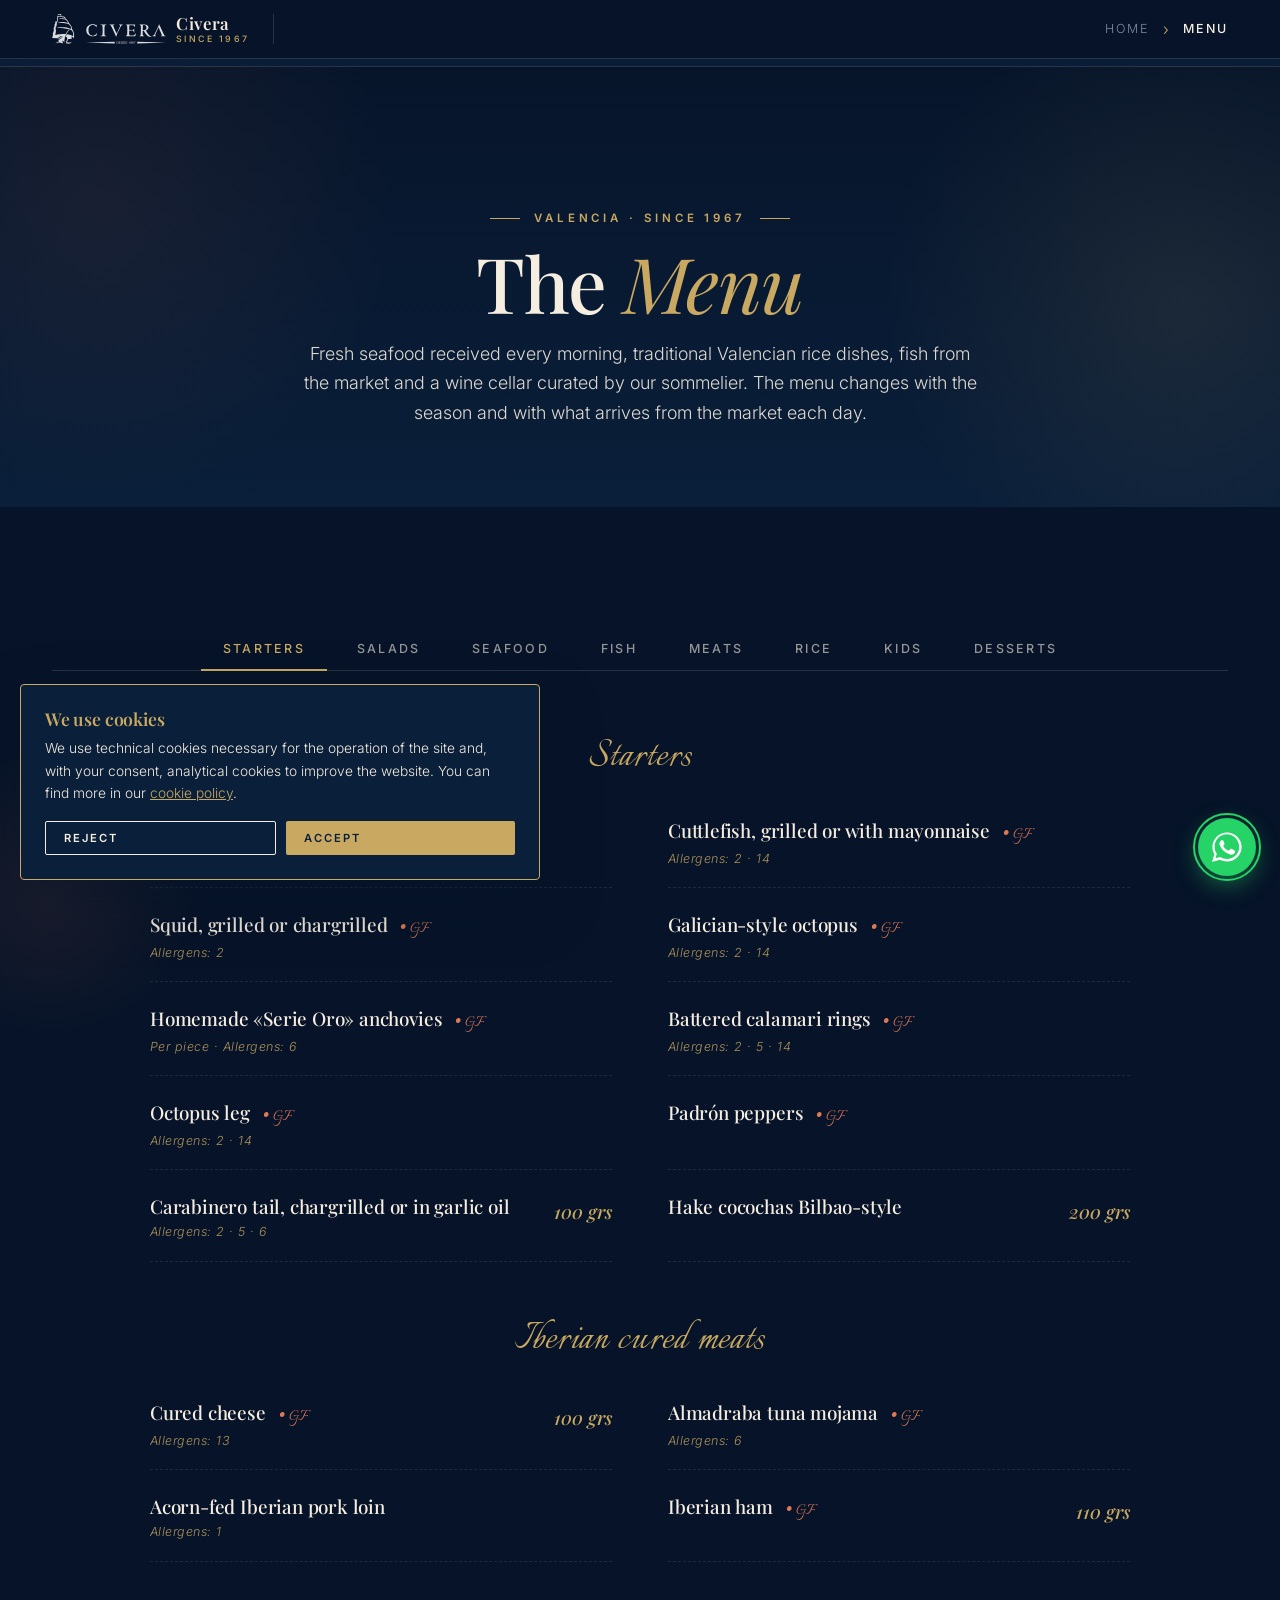
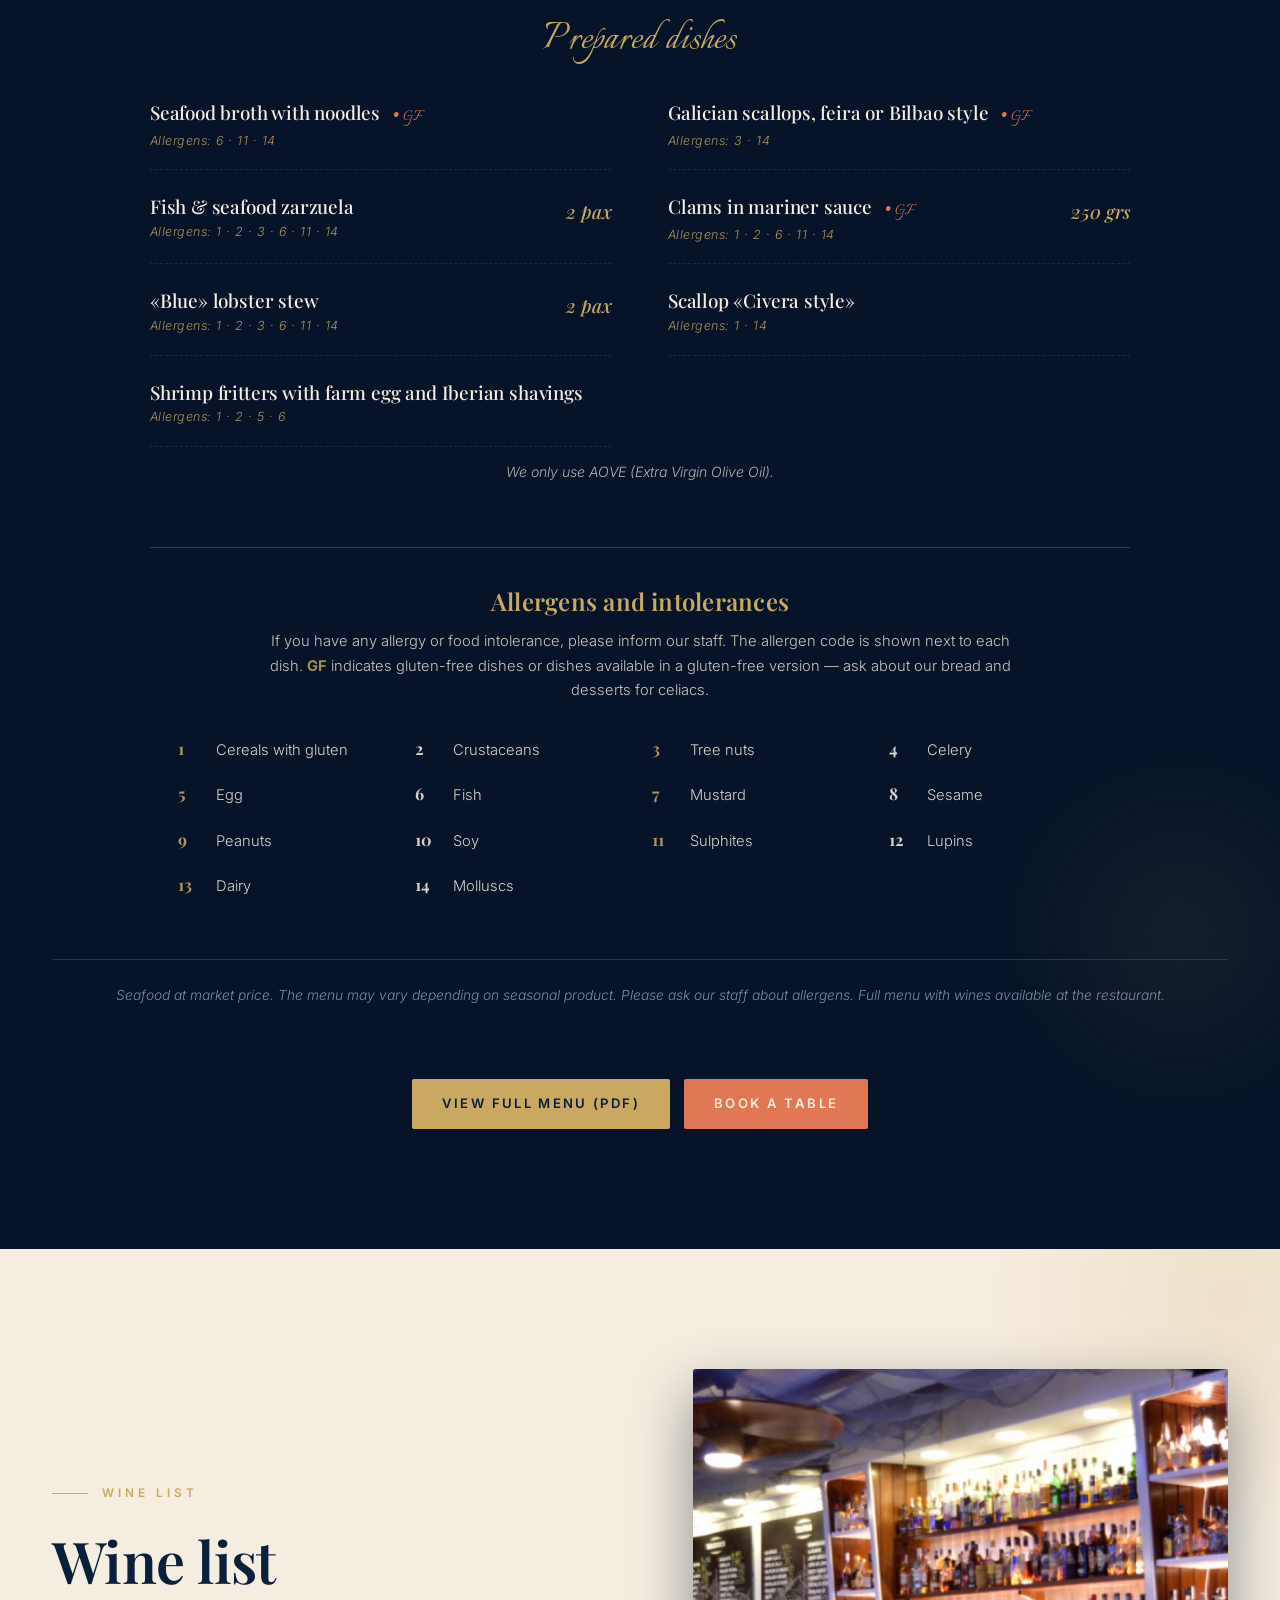
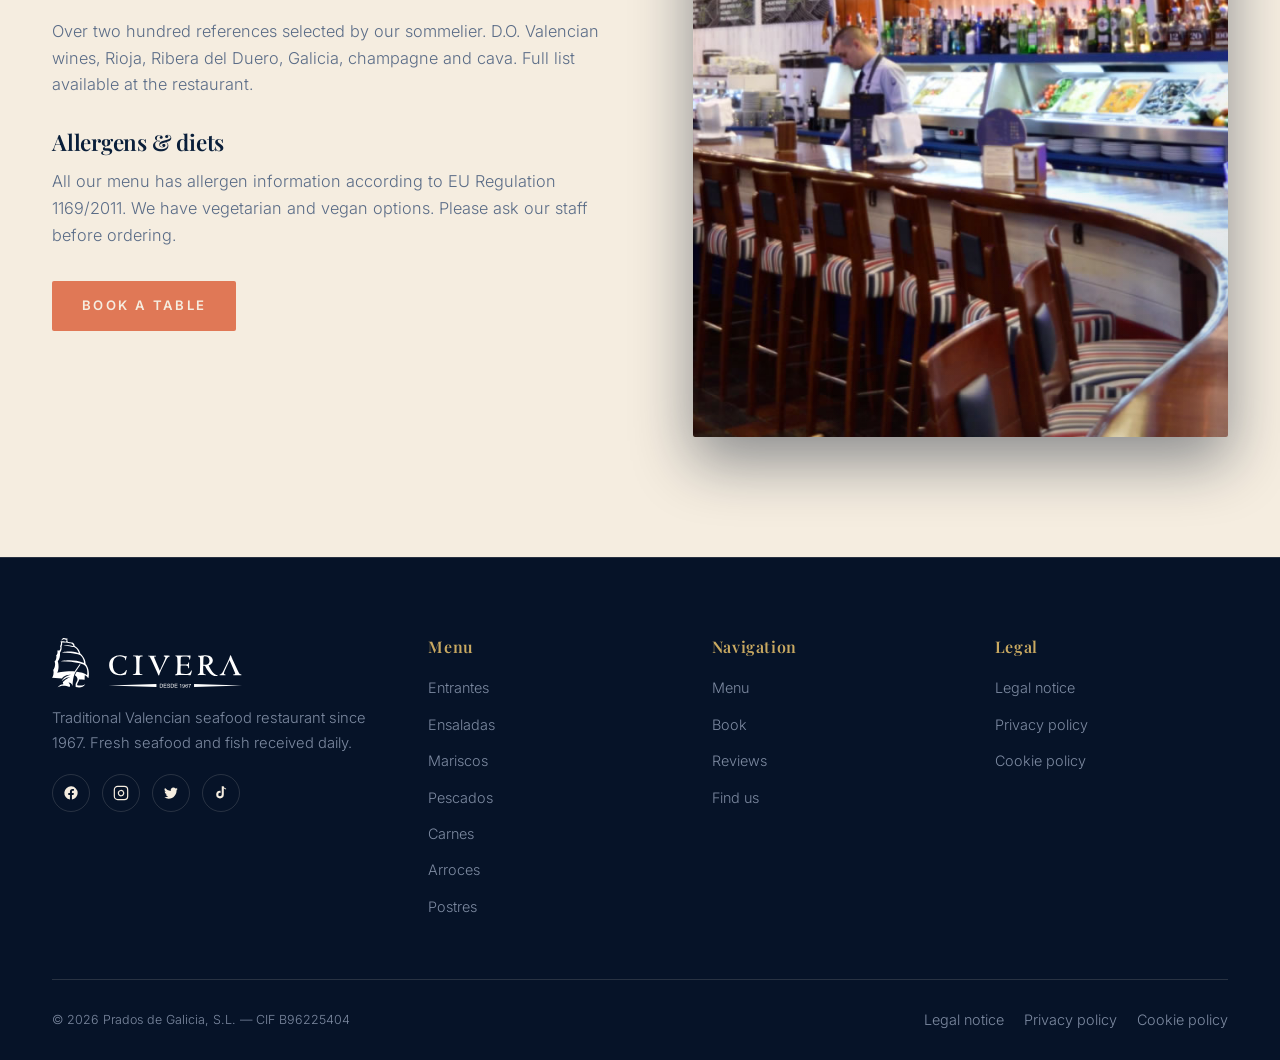
==== commit 3d65fcdb: "Limpiar nav: quitar "El local" y duplicado de "Reservar" + cache-busting - Nav y footer: eliminado e" ====
--- a/carta.html
+++ b/carta.html
@@ -178,7 +178,7 @@
 <link rel="preconnect" href="https://fonts.googleapis.com">
 <link rel="preconnect" href="https://fonts.gstatic.com" crossorigin>
 <link href="https://fonts.googleapis.com/css2?family=Playfair+Display:ital,wght@0,400;0,500;0,600;0,700;0,800;1,400;1,500&family=Inter:wght@300;400;500;600;700&family=Italianno&display=swap" rel="stylesheet">
-<link rel="stylesheet" href="assets/civera-styles.css">
+<link rel="stylesheet" href="assets/civera-styles.css?v=2">
 <style>
 .carta-subsection{font-family:'Italianno',cursive;color:var(--gold);font-size:2.8rem;font-weight:400;text-align:center;margin:56px 0 22px;letter-spacing:.02em;line-height:1}
 .carta-subsection:first-child{margin-top:0}
@@ -211,9 +211,7 @@
       <span class="logo-text">Civera<small data-i18n="nav.tagline">Desde 1967</small></span>
     </a>
     <ul class="nav-links" id="navLinks">
-      <li><a href="index.html#local" data-i18n="nav.local">El local</a></li>
       <li><a href="carta.html" class="active" data-i18n="nav.carta">Carta</a></li>
-      <li><a href="reservar.html" data-i18n="nav.reservas">Reservar</a></li>
       <li><a href="index.html#reviews" data-i18n="nav.reviews">Reseñas</a></li>
       <li><a href="donde-estamos.html" data-i18n="nav.contact">Dónde estamos</a></li>
       <li><a href="reservar.html" class="nav-cta" data-i18n="nav.cta">Reservar</a></li>
@@ -524,7 +522,6 @@
       <div>
         <h4 data-i18n="footer.navTitle">Navegación</h4>
         <ul>
-          <li><a href="index.html#local" data-i18n="nav.local">El local</a></li>
           <li><a href="carta.html" data-i18n="nav.carta">Carta</a></li>
           <li><a href="reservar.html" data-i18n="nav.reservas">Reservar</a></li>
           <li><a href="index.html#reviews" data-i18n="nav.reviews">Reseñas</a></li>
@@ -610,6 +607,6 @@
   </div>
 </div>
 
-<script src="assets/civera-app.js"></script>
+<script src="assets/civera-app.js?v=2"></script>
 </body>
 </html>
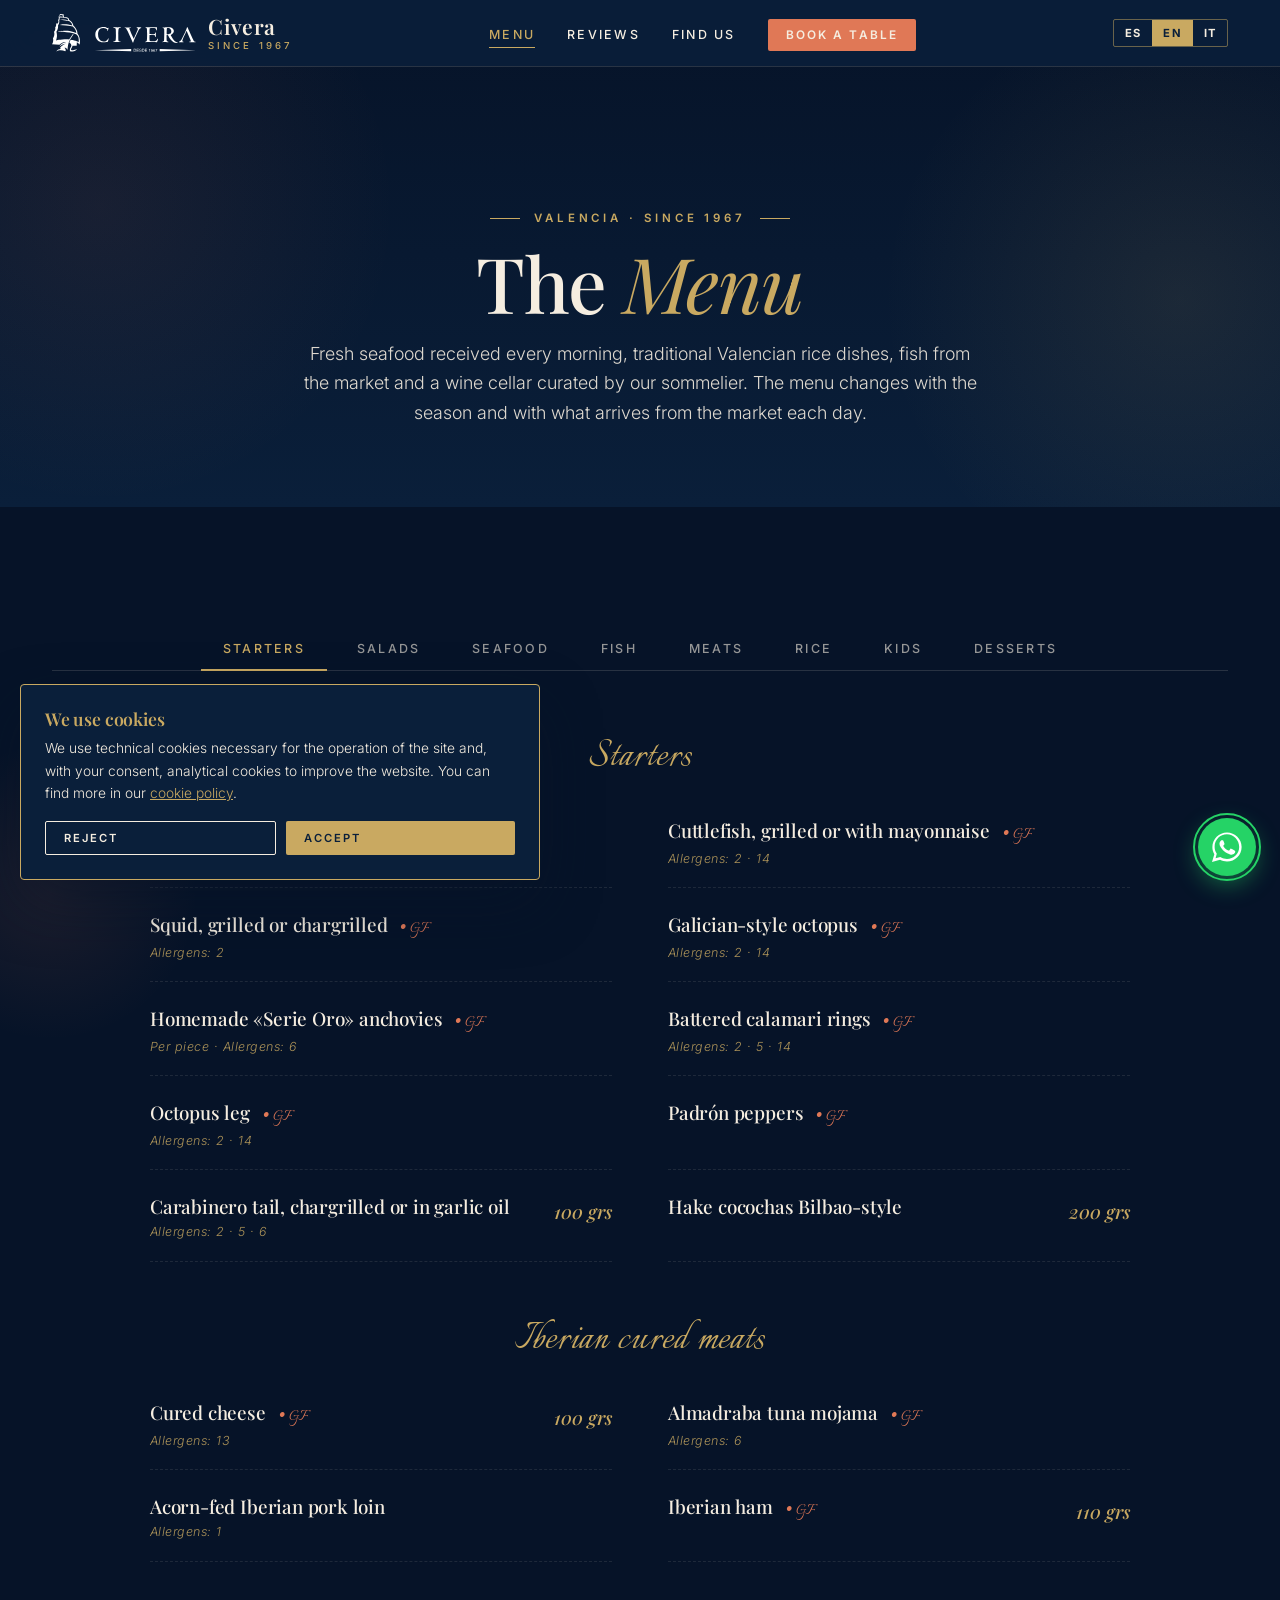
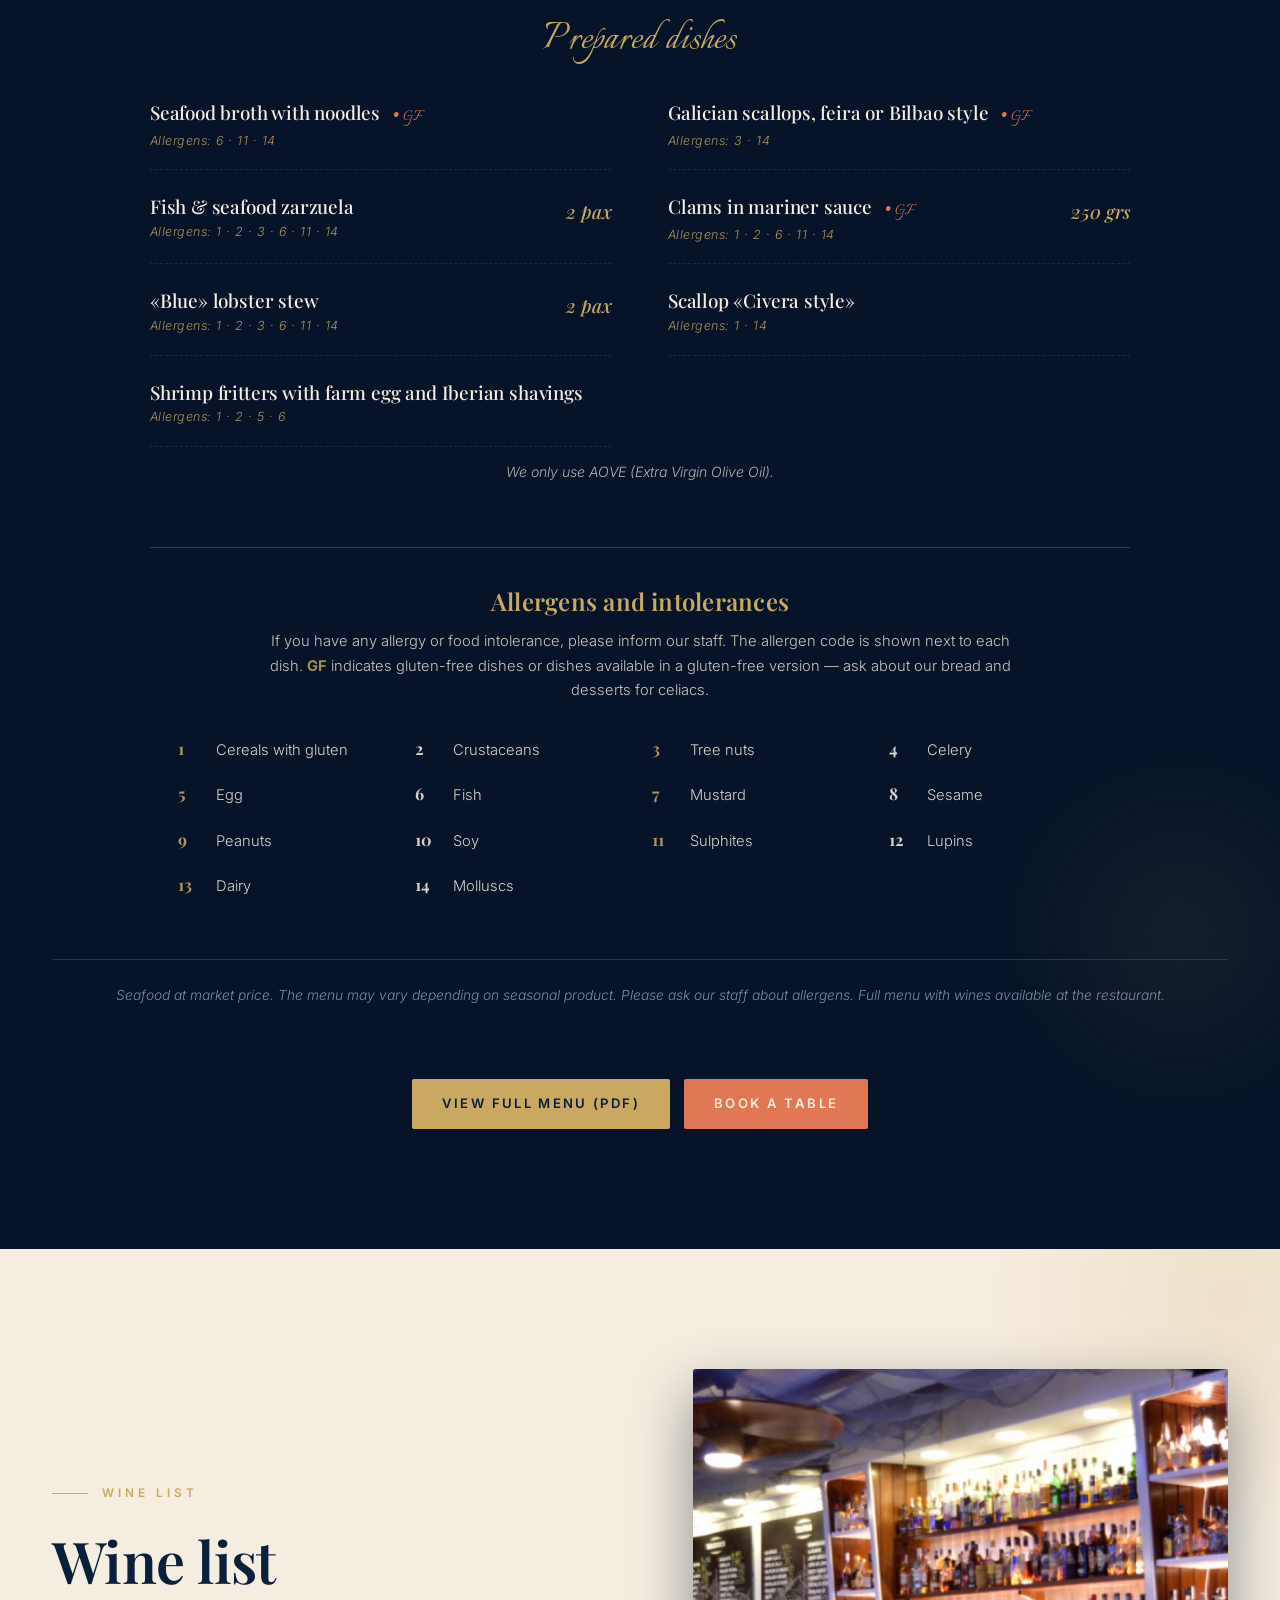
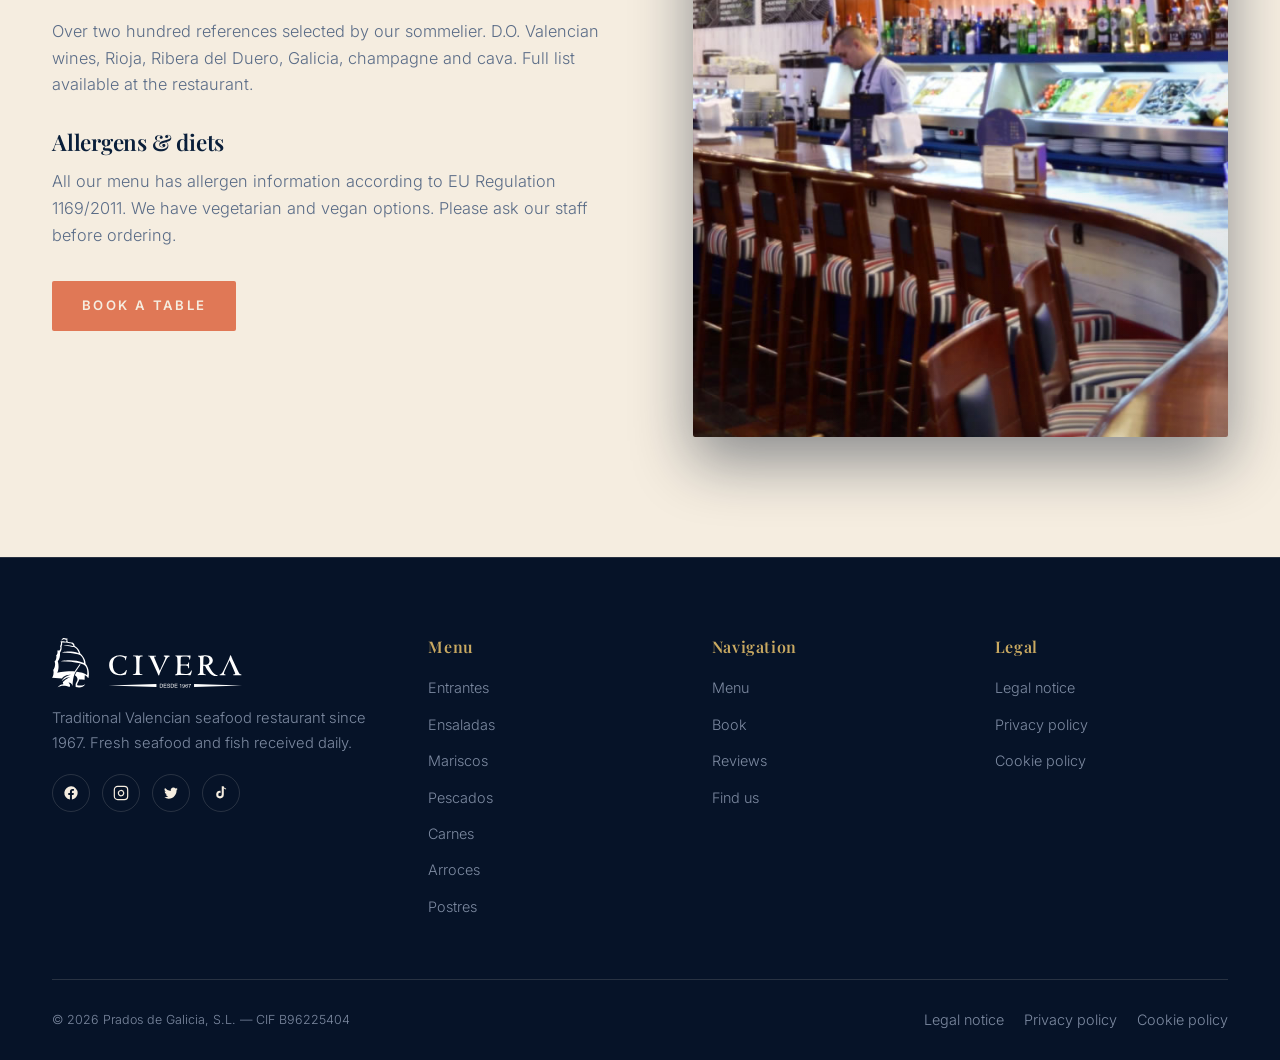
==== commit c5791676: "Eliminar breadcrumb visual en subpáginas Las subpáginas tenían dos barras: la nav principal (fija ar" ====
--- a/carta.html
+++ b/carta.html
@@ -178,7 +178,7 @@
 <link rel="preconnect" href="https://fonts.googleapis.com">
 <link rel="preconnect" href="https://fonts.gstatic.com" crossorigin>
 <link href="https://fonts.googleapis.com/css2?family=Playfair+Display:ital,wght@0,400;0,500;0,600;0,700;0,800;1,400;1,500&family=Inter:wght@300;400;500;600;700&family=Italianno&display=swap" rel="stylesheet">
-<link rel="stylesheet" href="assets/civera-styles.css?v=2">
+<link rel="stylesheet" href="assets/civera-styles.css?v=4">
 <style>
 .carta-subsection{font-family:'Italianno',cursive;color:var(--gold);font-size:2.8rem;font-weight:400;text-align:center;margin:56px 0 22px;letter-spacing:.02em;line-height:1}
 .carta-subsection:first-child{margin-top:0}
@@ -238,20 +238,6 @@
   </div>
 </header>
 
-<!-- BREADCRUMB -->
-<nav class="breadcrumb" aria-label="Breadcrumb">
-  <div class="container">
-    <a href="index.html" class="breadcrumb-logo">
-      <img src="assets/civera/logo_civera.svg" alt="Marisquería Civera">
-      <span>Civera<small data-i18n="nav.tagline">Desde 1967</small></span>
-    </a>
-    <ol>
-      <li><a href="index.html" data-i18n="crumb.home">Inicio</a></li>
-      <li><span aria-current="page" data-i18n="crumb.carta">Carta</span></li>
-    </ol>
-  </div>
-</nav>
-
 <!-- CARTA -->
 <section class="carta">
   <div class="container">
@@ -607,6 +593,6 @@
   </div>
 </div>
 
-<script src="assets/civera-app.js?v=2"></script>
+<script src="assets/civera-app.js?v=4"></script>
 </body>
 </html>
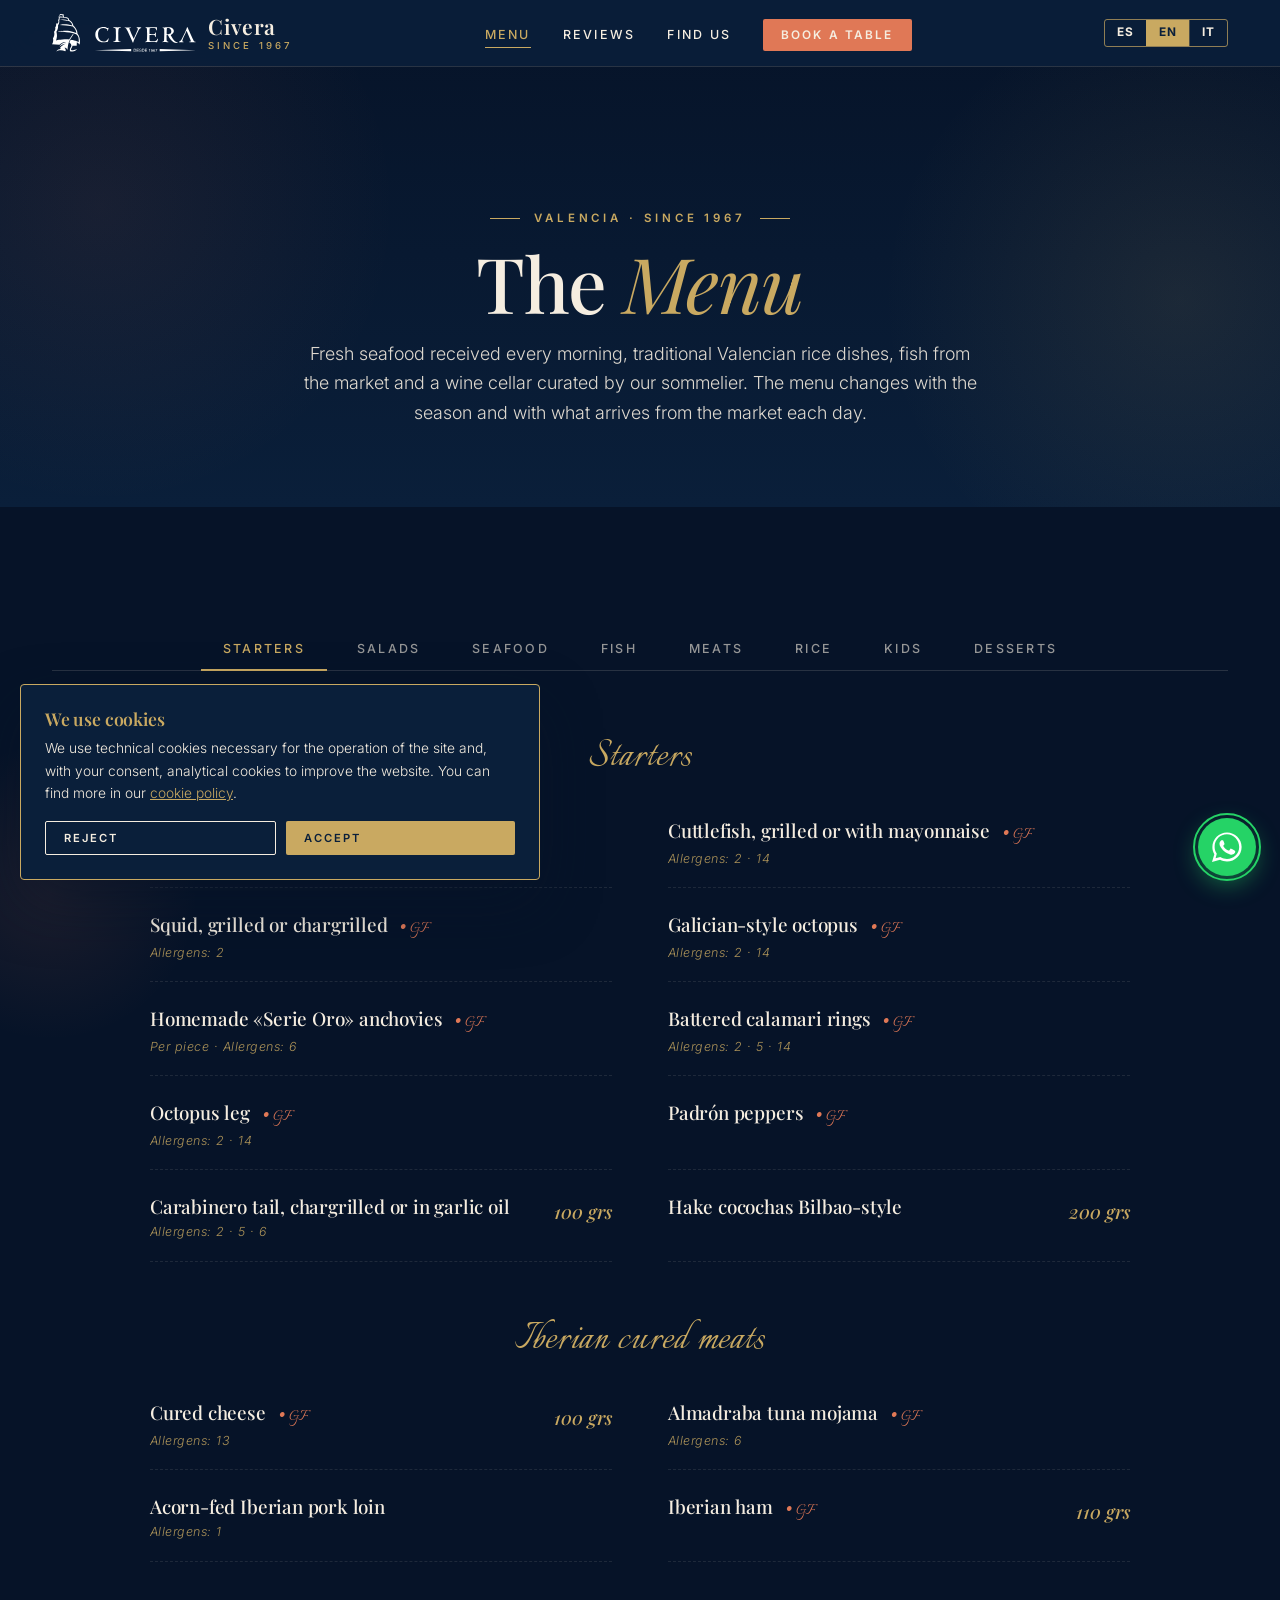
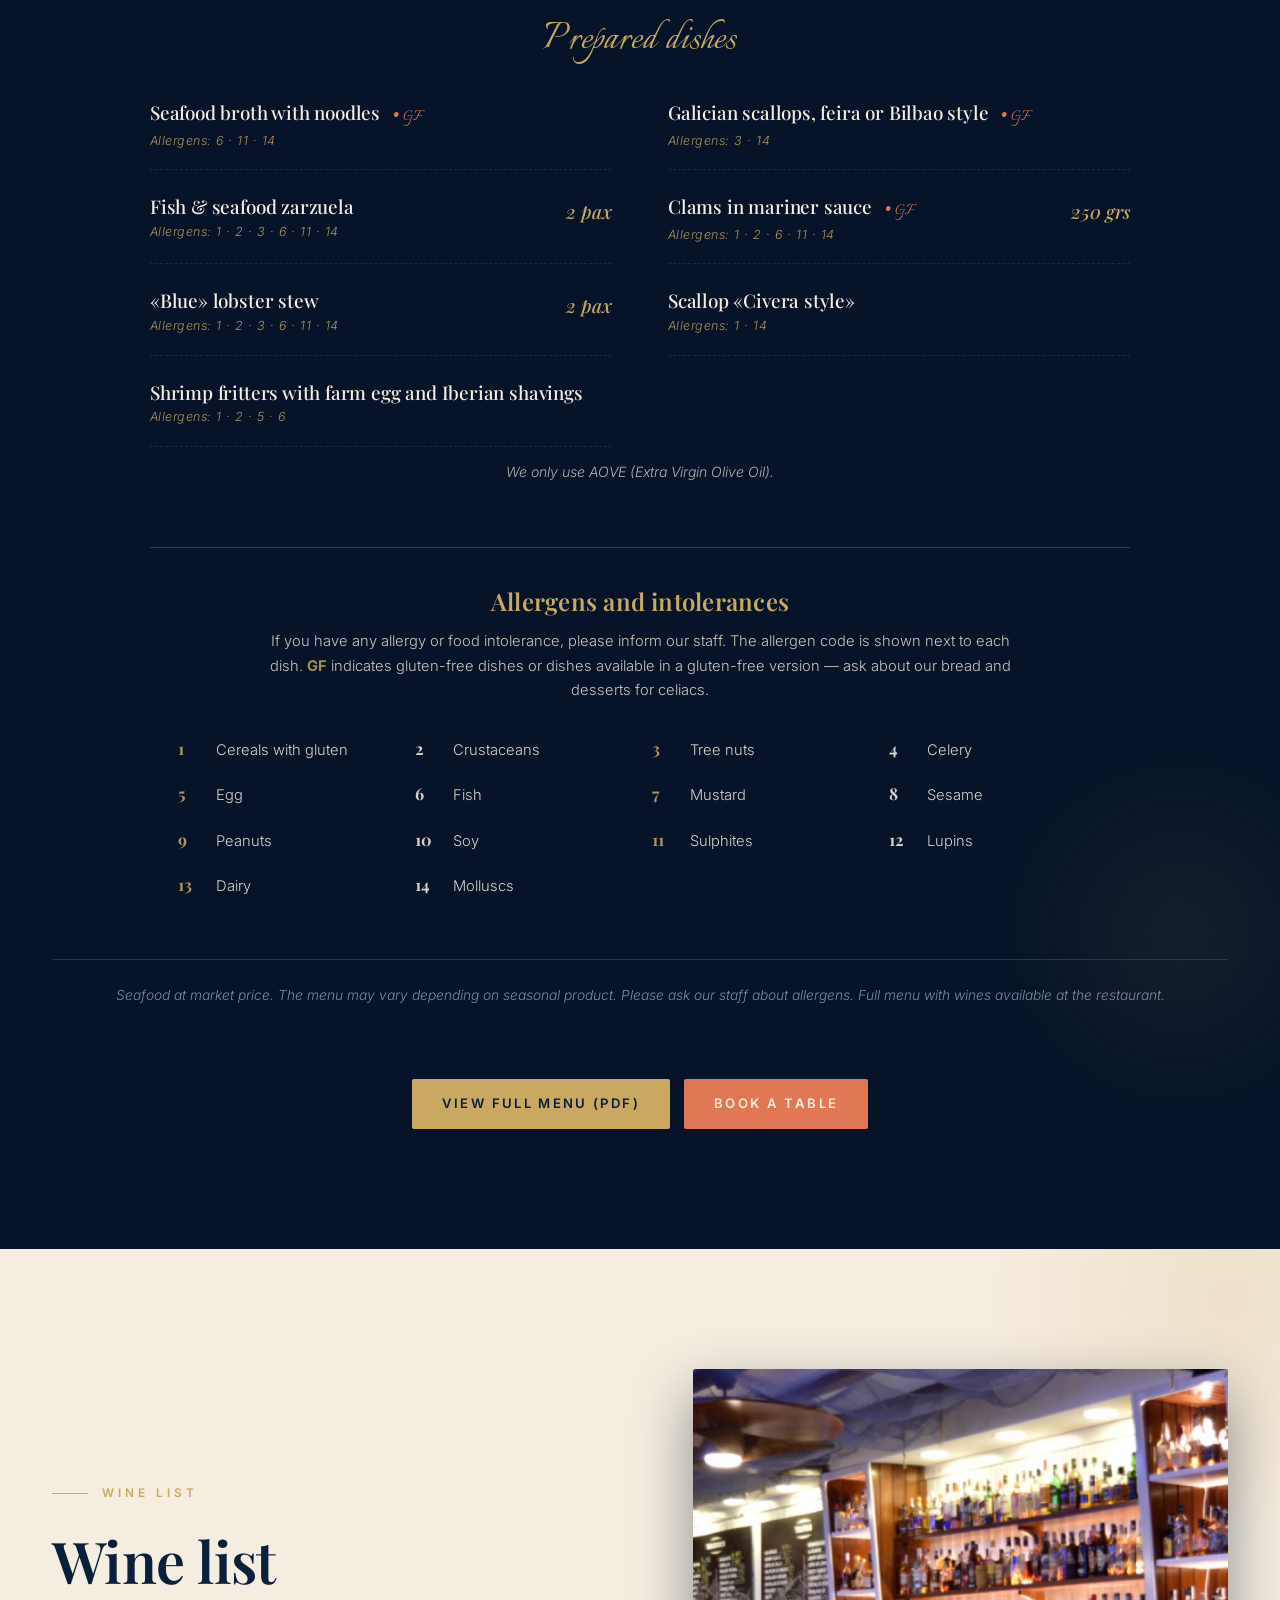
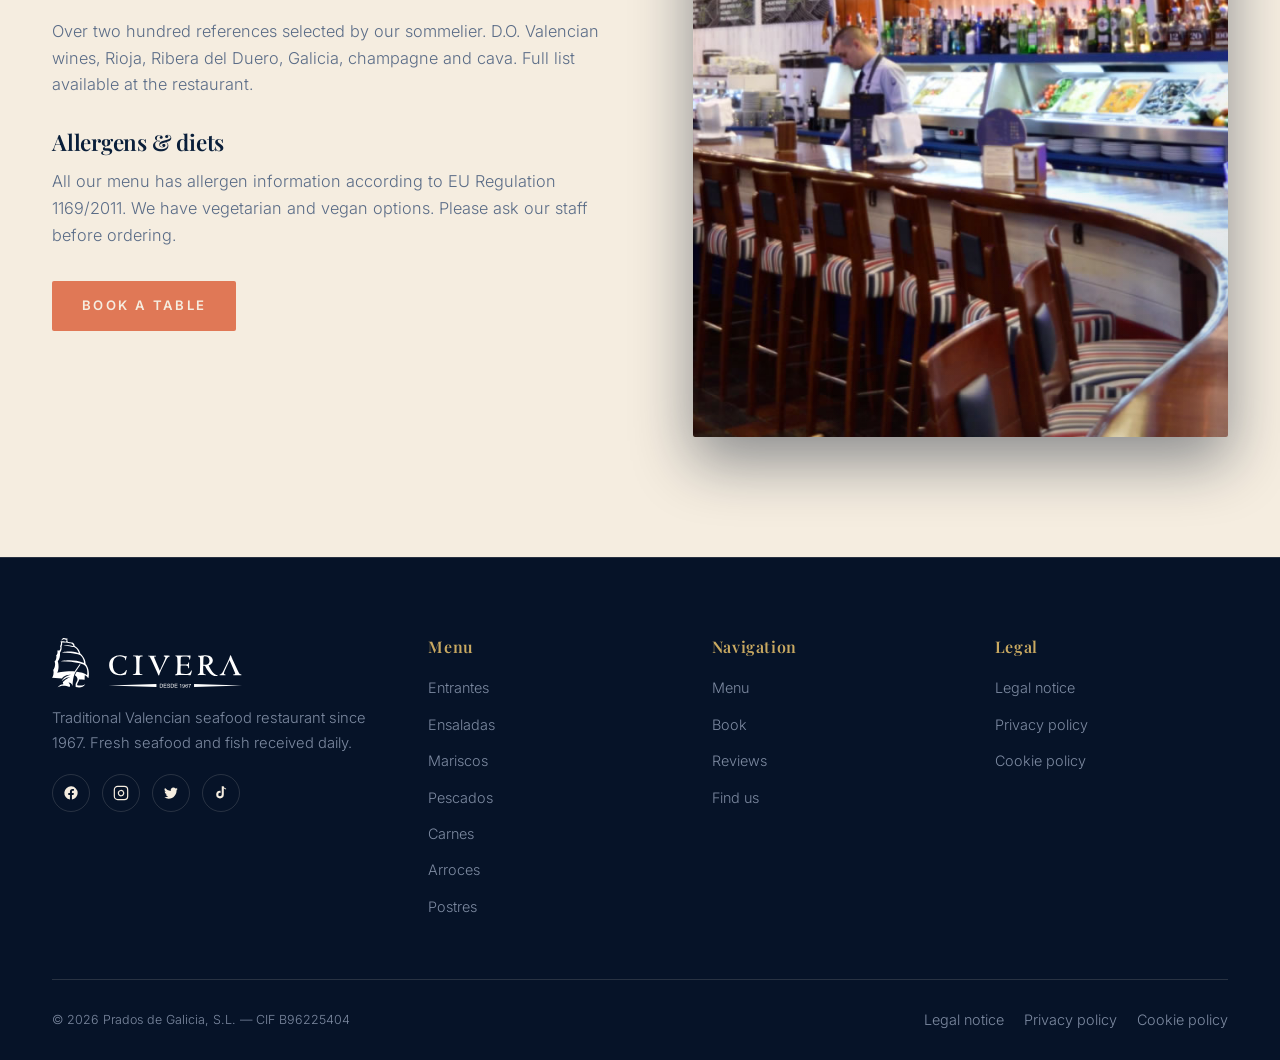
==== commit 29fe0701: "Quitar hint "Scroll" del hero index + reforzar lang-toggle en móvil - index.html: eliminada la etiqu" ====
--- a/carta.html
+++ b/carta.html
@@ -178,7 +178,7 @@
 <link rel="preconnect" href="https://fonts.googleapis.com">
 <link rel="preconnect" href="https://fonts.gstatic.com" crossorigin>
 <link href="https://fonts.googleapis.com/css2?family=Playfair+Display:ital,wght@0,400;0,500;0,600;0,700;0,800;1,400;1,500&family=Inter:wght@300;400;500;600;700&family=Italianno&display=swap" rel="stylesheet">
-<link rel="stylesheet" href="assets/civera-styles.css?v=4">
+<link rel="stylesheet" href="assets/civera-styles.css?v=6">
 <style>
 .carta-subsection{font-family:'Italianno',cursive;color:var(--gold);font-size:2.8rem;font-weight:400;text-align:center;margin:56px 0 22px;letter-spacing:.02em;line-height:1}
 .carta-subsection:first-child{margin-top:0}
@@ -593,6 +593,6 @@
   </div>
 </div>
 
-<script src="assets/civera-app.js?v=4"></script>
+<script src="assets/civera-app.js?v=6"></script>
 </body>
 </html>
--- a/assets/civera-styles.css
+++ b/assets/civera-styles.css
@@ -22,7 +22,7 @@
 }
 
 *{margin:0;padding:0;box-sizing:border-box}
-html{scroll-behavior:smooth}
+html.smooth{scroll-behavior:smooth}
 body{
   font-family:'Inter',sans-serif;
   background:var(--navy);
@@ -99,10 +99,12 @@
 .nav-links a::after{content:'';position:absolute;bottom:-6px;left:0;width:0;height:1px;background:var(--gold);transition:width .3s}
 .nav-links a:hover::after,.nav-links a.active::after{width:100%}
 .nav-right{display:flex;align-items:center;gap:18px}
-.lang-toggle{display:flex;gap:0;border:1px solid rgba(201,169,97,0.5);border-radius:2px;overflow:hidden}
-.lang-toggle button{background:transparent;border:none;padding:6px 11px;font-family:'Inter',sans-serif;font-size:.7rem;font-weight:700;letter-spacing:0.1em;color:var(--cream);cursor:pointer;transition:all .25s}
+.lang-toggle{display:flex;gap:0;border:1px solid rgba(201,169,97,0.7);border-radius:3px;overflow:hidden;flex-shrink:0}
+.lang-toggle button{background:transparent;border:none;padding:7px 12px;font-family:'Inter',sans-serif;font-size:.74rem;font-weight:700;letter-spacing:0.08em;color:var(--cream);cursor:pointer;transition:all .25s;min-width:34px;line-height:1}
+.lang-toggle button + button{border-left:1px solid rgba(201,169,97,0.35)}
 .lang-toggle button.active{background:var(--gold);color:var(--navy)}
 .lang-toggle button:not(.active):hover{background:rgba(245,237,224,0.08);color:var(--gold)}
+@media (max-width: 620px){.lang-toggle button{padding:8px 11px;font-size:.78rem;min-width:36px}}
 .nav-cta{background:var(--coral)!important;color:var(--cream)!important;padding:9px 18px;border-radius:2px;font-size:.74rem!important;font-weight:600!important;transition:background .3s}
 .nav-cta:hover{background:var(--coral-deep)!important;color:var(--cream)!important}
 .nav-cta::after{display:none!important}
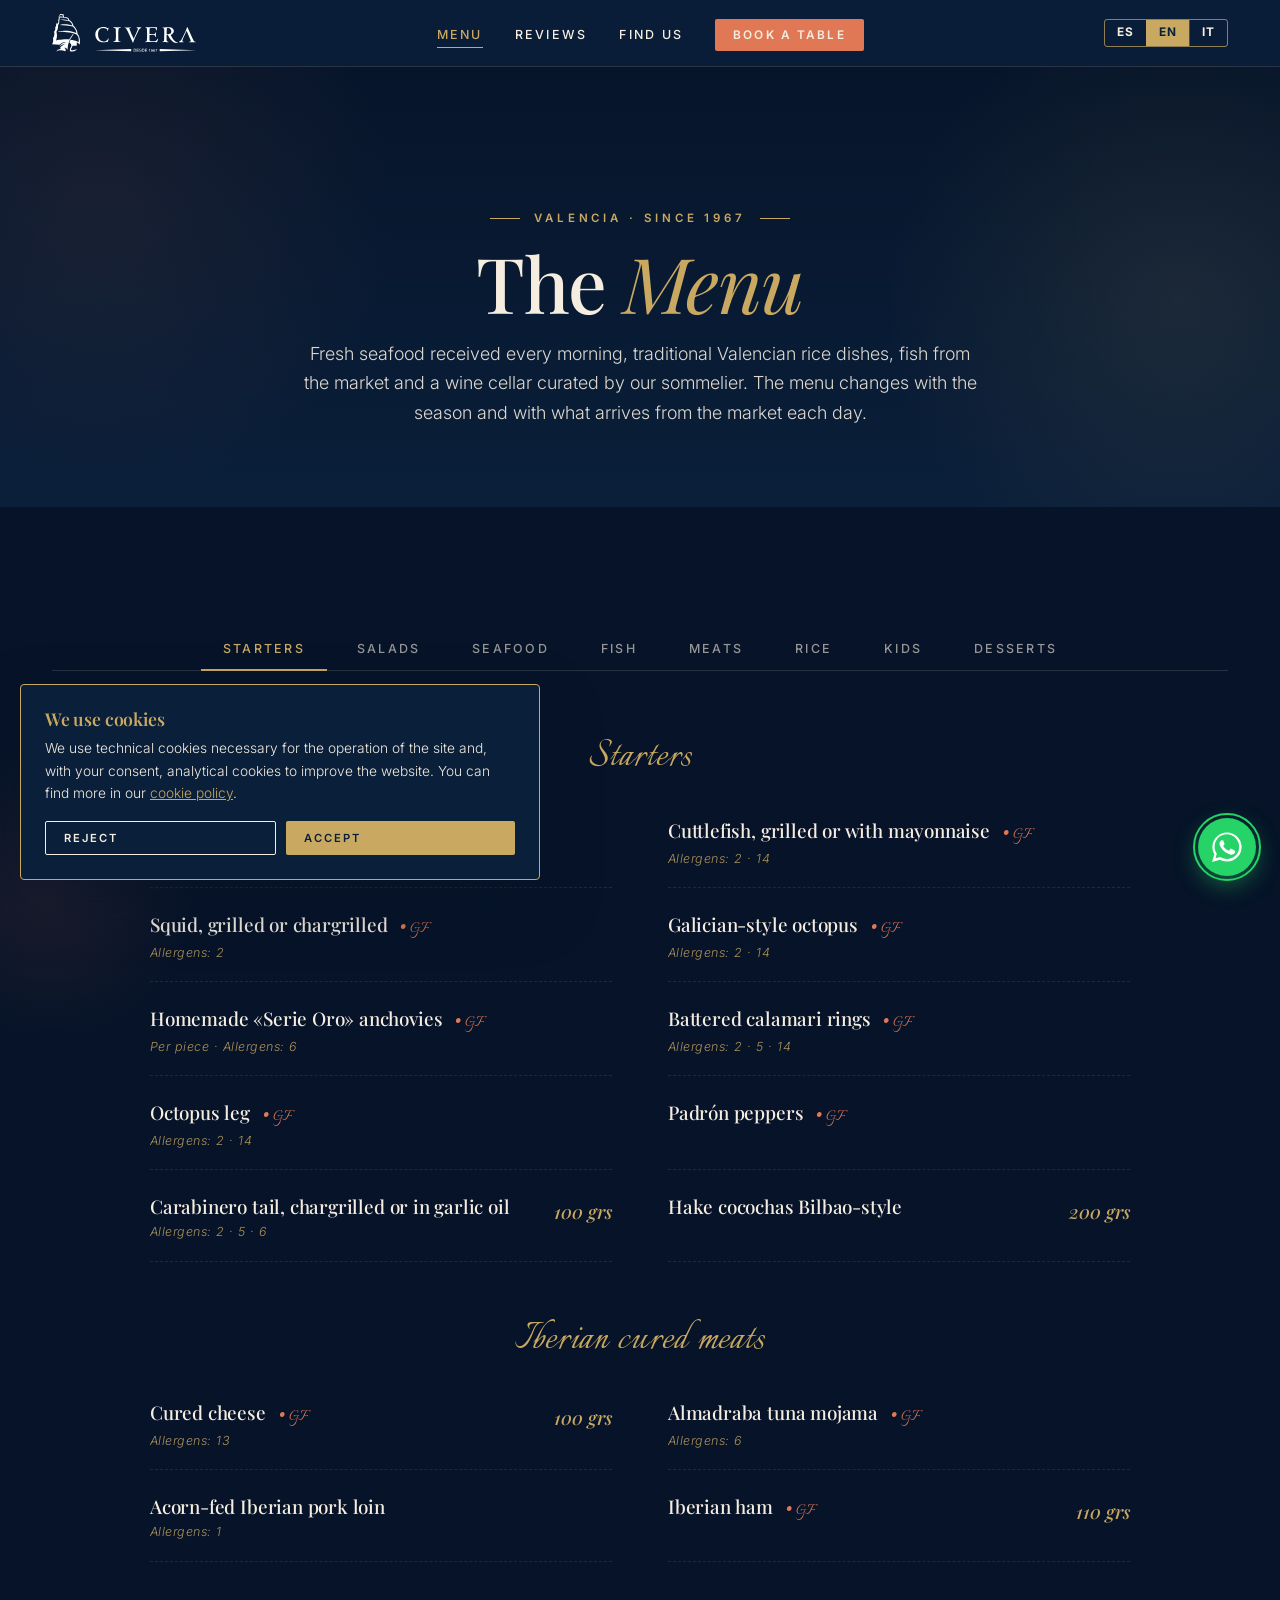
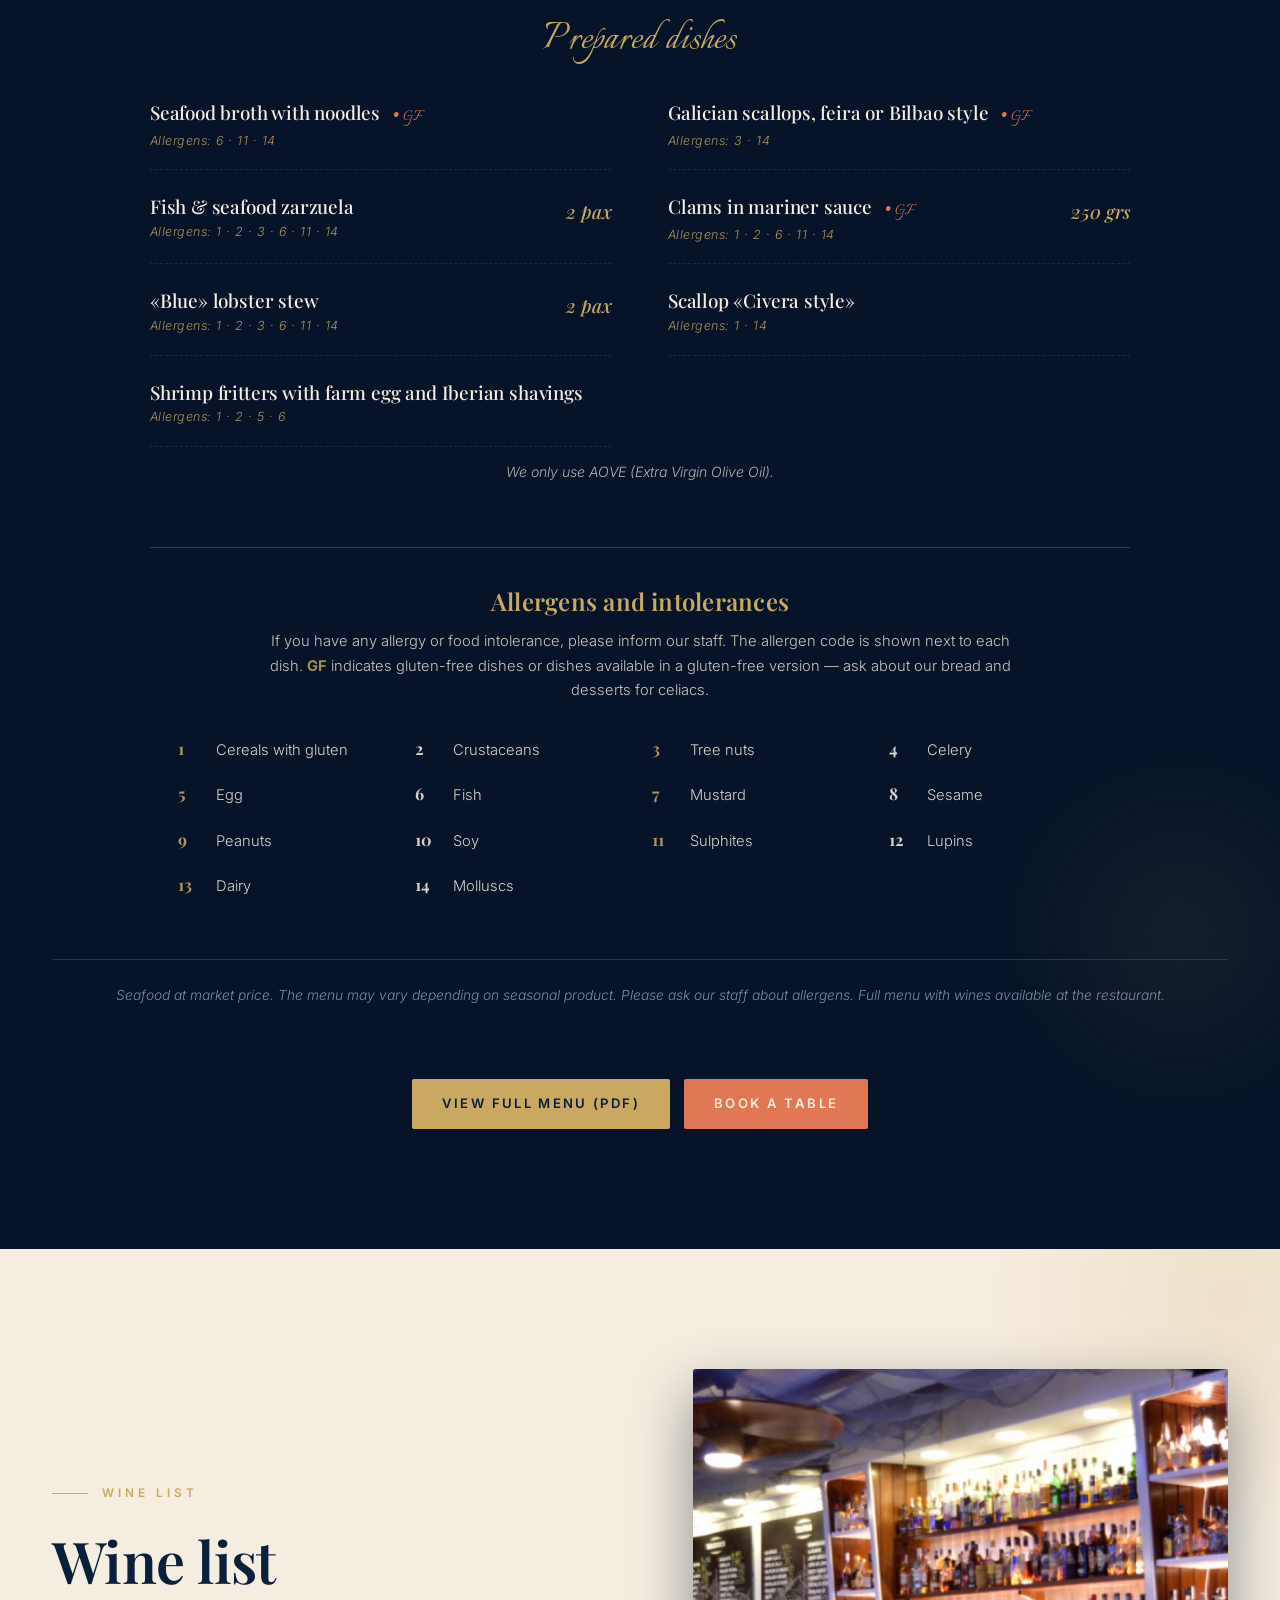
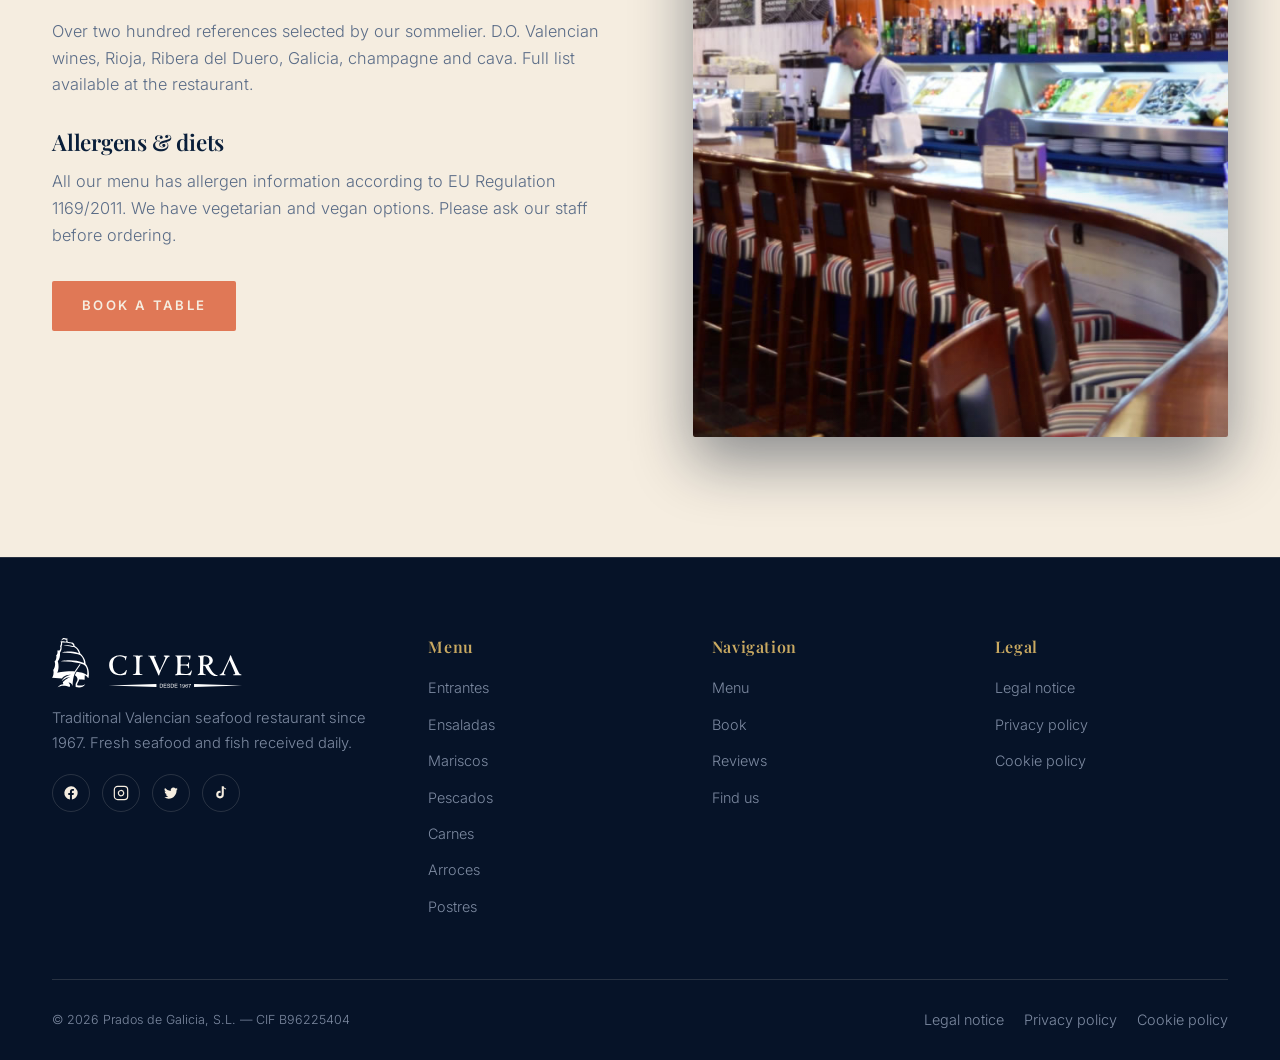
==== commit 33d130be: "Quitar texto "Civera · DESDE 1967" del header Era redundante con el logo (la imagen ya muestra CIVER" ====
--- a/carta.html
+++ b/carta.html
@@ -178,7 +178,7 @@
 <link rel="preconnect" href="https://fonts.googleapis.com">
 <link rel="preconnect" href="https://fonts.gstatic.com" crossorigin>
 <link href="https://fonts.googleapis.com/css2?family=Playfair+Display:ital,wght@0,400;0,500;0,600;0,700;0,800;1,400;1,500&family=Inter:wght@300;400;500;600;700&family=Italianno&display=swap" rel="stylesheet">
-<link rel="stylesheet" href="assets/civera-styles.css?v=6">
+<link rel="stylesheet" href="assets/civera-styles.css?v=7">
 <style>
 .carta-subsection{font-family:'Italianno',cursive;color:var(--gold);font-size:2.8rem;font-weight:400;text-align:center;margin:56px 0 22px;letter-spacing:.02em;line-height:1}
 .carta-subsection:first-child{margin-top:0}
@@ -208,7 +208,7 @@
   <div class="container">
     <a href="index.html" class="logo">
       <img src="assets/civera/logo_civera.svg" alt="Marisquería Civera">
-      <span class="logo-text">Civera<small data-i18n="nav.tagline">Desde 1967</small></span>
+
     </a>
     <ul class="nav-links" id="navLinks">
       <li><a href="carta.html" class="active" data-i18n="nav.carta">Carta</a></li>
@@ -593,6 +593,6 @@
   </div>
 </div>
 
-<script src="assets/civera-app.js?v=6"></script>
+<script src="assets/civera-app.js?v=7"></script>
 </body>
 </html>
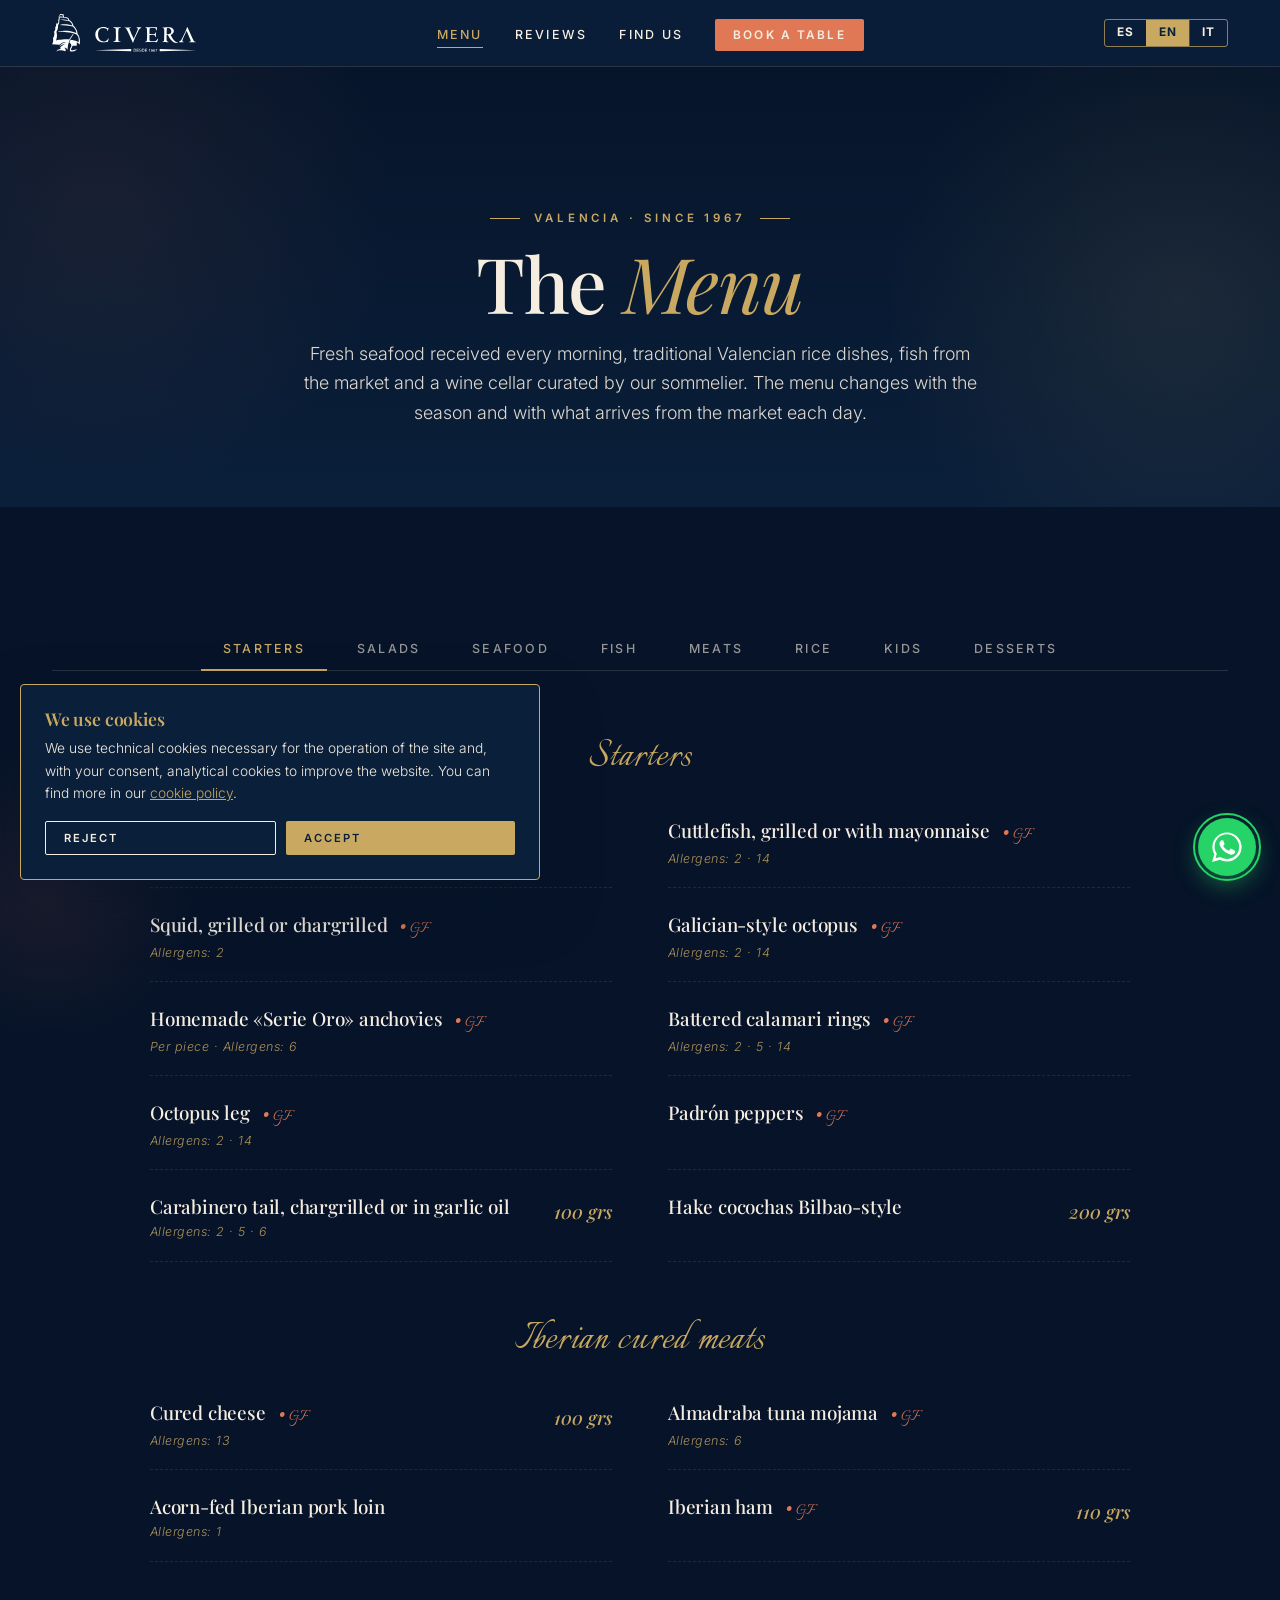
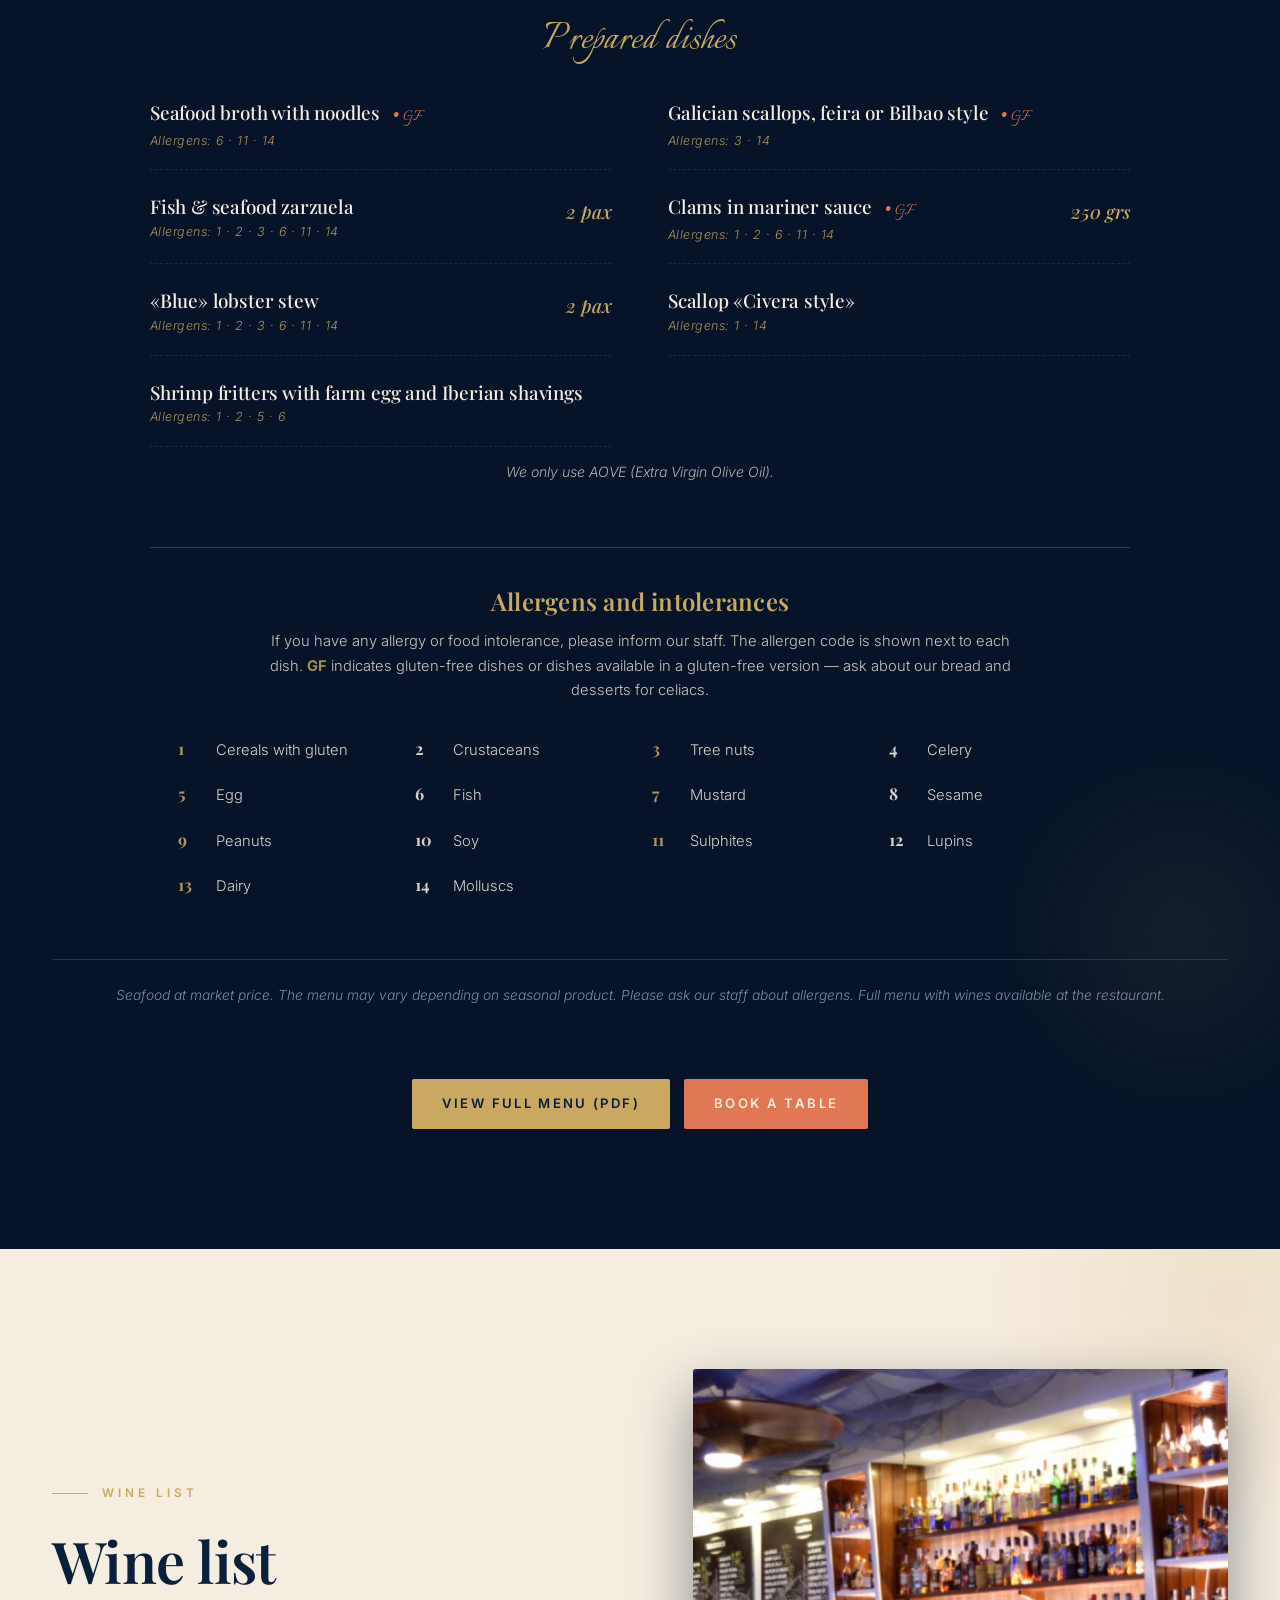
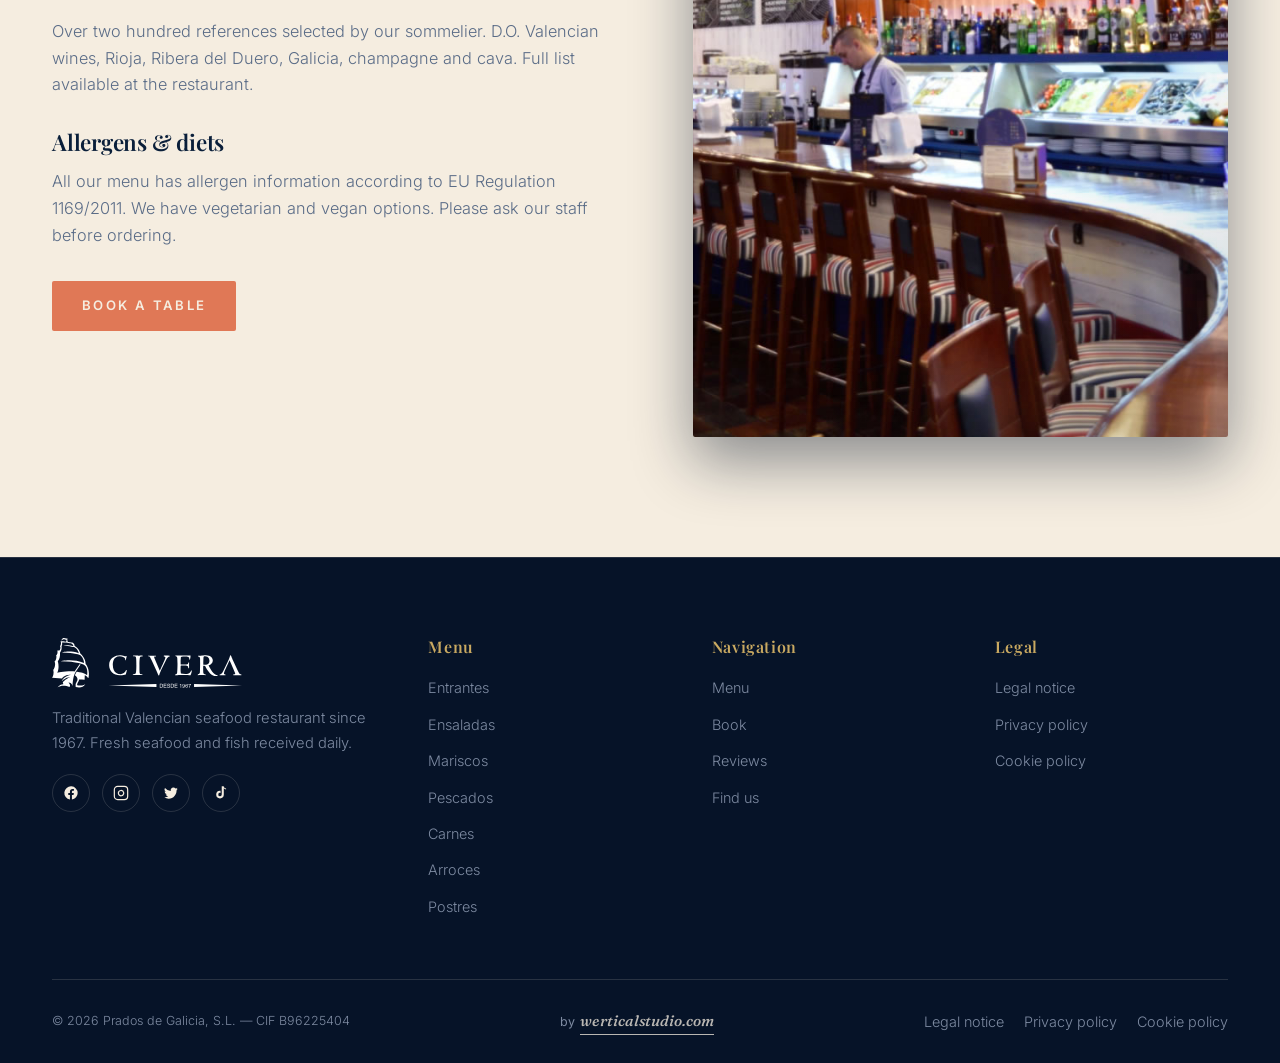
==== commit a169141c: "Add Wertical Studio footer credit - Credit "by werticalstudio.com" centrado en footer-bottom de las " ====
--- a/carta.html
+++ b/carta.html
@@ -177,7 +177,7 @@
 
 <link rel="preconnect" href="https://fonts.googleapis.com">
 <link rel="preconnect" href="https://fonts.gstatic.com" crossorigin>
-<link href="https://fonts.googleapis.com/css2?family=Playfair+Display:ital,wght@0,400;0,500;0,600;0,700;0,800;1,400;1,500&family=Inter:wght@300;400;500;600;700&family=Italianno&display=swap" rel="stylesheet">
+<link href="https://fonts.googleapis.com/css2?family=Fraunces:ital,wght@1,400;1,500&family=Playfair+Display:ital,wght@0,400;0,500;0,600;0,700;0,800;1,400;1,500&family=Inter:wght@300;400;500;600;700&family=Italianno&display=swap" rel="stylesheet">
 <link rel="stylesheet" href="assets/civera-styles.css?v=7">
 <style>
 .carta-subsection{font-family:'Italianno',cursive;color:var(--gold);font-size:2.8rem;font-weight:400;text-align:center;margin:56px 0 22px;letter-spacing:.02em;line-height:1}
@@ -525,6 +525,7 @@
     </div>
     <div class="footer-bottom">
       <div>© <span id="year">2026</span> Prados de Galicia, S.L. — CIF B96225404</div>
+      <span class="wertical-credit"><span class="by">by</span> <a href="https://werticalstudio.com" target="_blank" rel="noopener">werticalstudio.com</a></span>
       <div class="footer-legal-links">
         <a data-modal="aviso" data-i18n="legal.aviso">Aviso legal</a>
         <a data-modal="privacidad" data-i18n="legal.privacy">Política de privacidad</a>
--- a/assets/civera-styles.css
+++ b/assets/civera-styles.css
@@ -447,6 +447,11 @@
 .footer-bottom{padding-top:28px;border-top:1px solid var(--line);display:flex;justify-content:space-between;align-items:center;flex-wrap:wrap;gap:14px;color:var(--text-muted);font-size:.78rem}
 .footer-legal-links{display:flex;gap:20px;flex-wrap:wrap}
 
+.wertical-credit{display:inline-flex;align-items:baseline;gap:5px;font-size:.78rem;color:var(--text-muted)}
+.wertical-credit .by{font-size:.78rem;text-transform:lowercase;letter-spacing:0;color:var(--text-muted);font-weight:400}
+.wertical-credit a{font-family:'Fraunces','Playfair Display',Georgia,serif;font-style:italic;font-weight:500;font-size:.95rem;color:var(--text-light);opacity:.75;text-decoration:none;border-bottom:1px solid currentColor;padding-bottom:1px;transition:color .3s,opacity .3s,border-color .3s;letter-spacing:-0.005em}
+.wertical-credit a:hover{color:var(--gold);opacity:1;border-bottom-color:var(--gold)}
+
 /* COOKIE BANNER */
 .cookie-banner{position:fixed;bottom:20px;left:20px;right:20px;max-width:520px;background:var(--navy);border:1px solid var(--gold);border-radius:4px;padding:24px;z-index:200;box-shadow:var(--shadow);transform:translateY(150%);transition:transform .5s ease}
 .cookie-banner.show{transform:translateY(0)}
